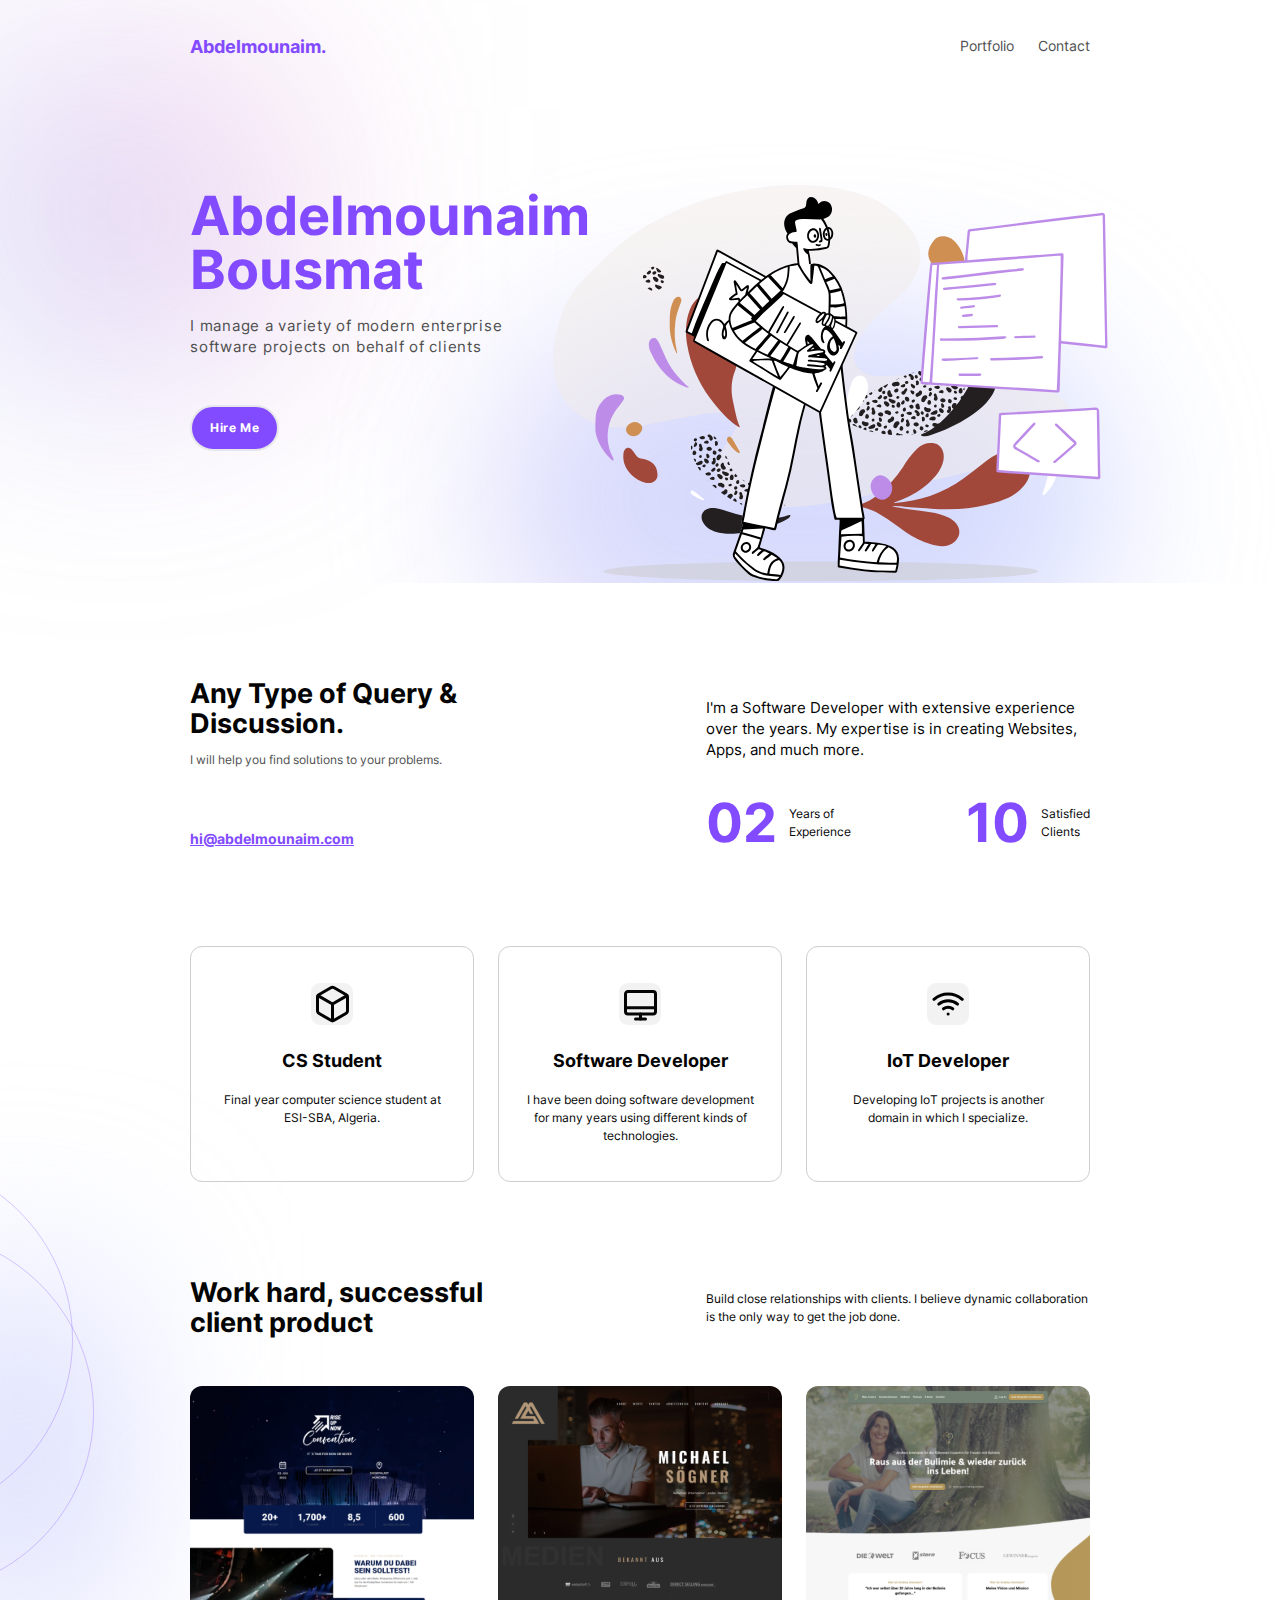
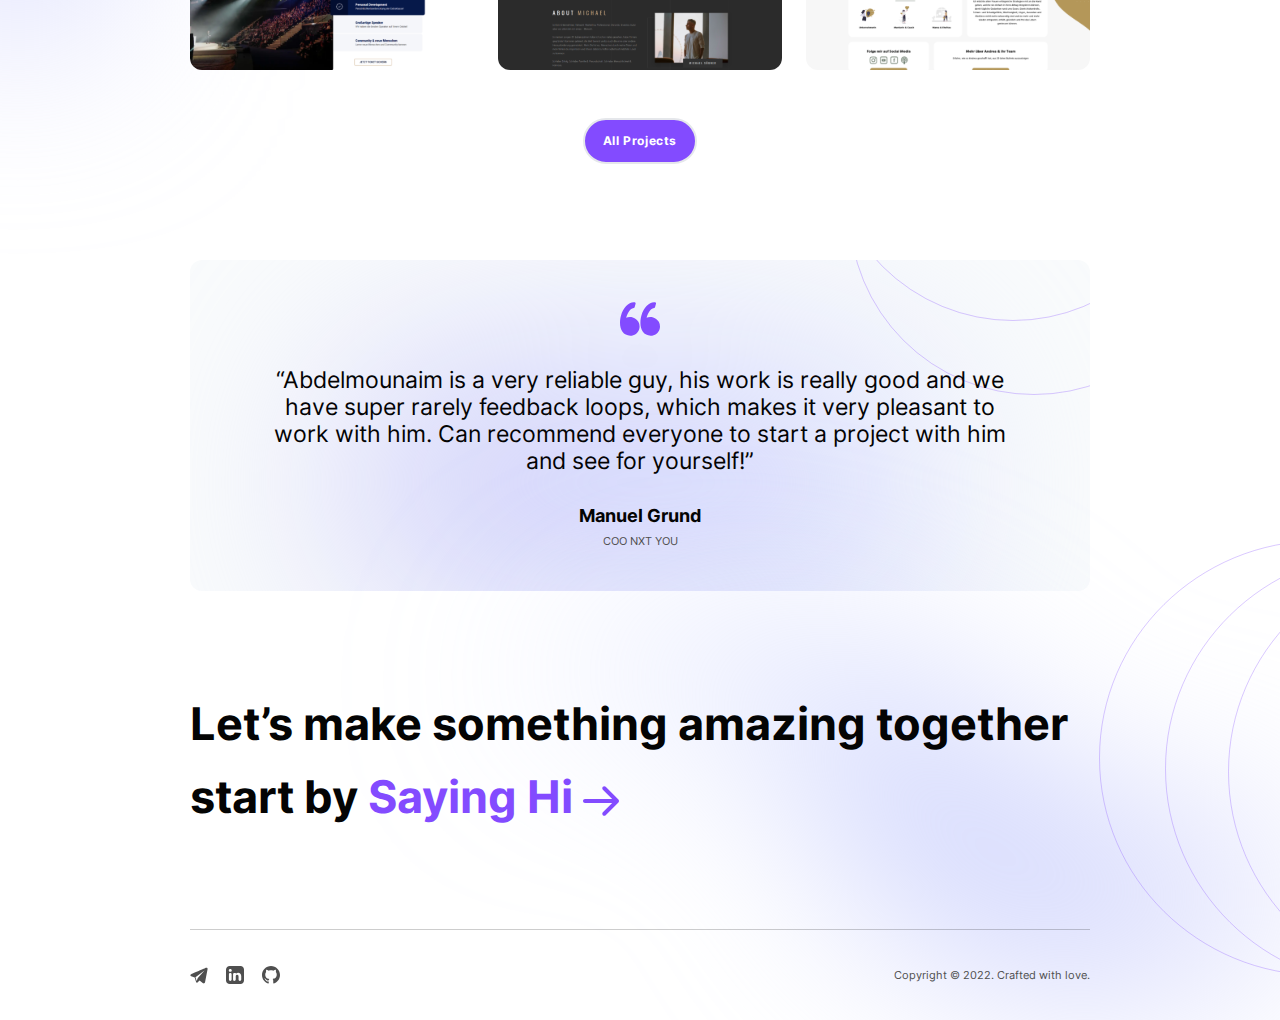
==== public/index.html @ 6edf9eeb "add esi doctor project" ====
<!DOCTYPE html>
<html lang="en" class="text-[15px] md:text-[16px]">
    <head>
        <title>Abdelmounaim Bousmat</title>

        <!-- Meta -->
        <meta charset="UTF-8" />
        <meta http-equiv="X-UA-Compatible" content="IE=edge" />
        <meta name="viewport" content="width=device-width, initial-scale=1.0" />
        <meta name="description" content="I'm Abdelmounaim, a Software Developer, and this is my portfolio!" />

        <!-- preload -->
        <link rel="preload" href="./assets/images/bg.svg" as="image" />

        <!-- CSS -->
        <link rel="stylesheet" href="./assets/css/tailwind.min.css" />

        <!-- Favicon -->
        <link rel="apple-touch-icon" sizes="180x180" href="./assets/images/favicon/apple-touch-icon.png" />
        <link rel="icon" type="image/png" sizes="32x32" href="./assets/images/favicon/favicon-32x32.png" />
        <link rel="icon" type="image/png" sizes="16x16" href="./assets/images/favicon/favicon-16x16.png" />
        <link rel="manifest" href="./assets/images/favicon/site.webmanifest" />
        <link rel="mask-icon" href="./assets/images/favicon/safari-pinned-tab.svg" color="#5bbad5" />
        <link rel="shortcut icon" href="./assets/images/favicon/favicon.ico" />
        <meta name="msapplication-TileColor" content="#da532c" />
        <meta name="msapplication-config" content="./assets/images/favicon/browserconfig.xml" />
        <meta name="theme-color" content="#ffffff" />
    </head>
    <body class="font-inter text-black relative">
        <header class="w-full">
            <div class="open:bg-white sm:!bg-transparent open:shadow-lg open:shadow-concrete sm:!shadow-none flex flex-wrap sm:flex-nowrap items-center justify-between max-w-[78rem] mx-auto py-4">
                <a href="/" class="block order-1 text-electric-violet font-bold text-2xl ml-6">Abdelmounaim.</a>
                <ul id="nav-links" class="hidden mt-5 py-5 sm:mt-auto order-3 border-t border-black/20 sm:border-none w-full sm:w-auto sm:flex sm:space-x-8 text-center sm:text-left sm:mr-6">
                    <li class="relative py-3">
                        <a
                            href="/portfolio"
                            class="after:content-[''] text-emperor text-lg hover:text-electric-violet sm:hover:after:block sm:hover:after:w-2 sm:hover:after:h-2 sm:hover:after:bg-electric-violet after:rounded-full sm:hover:after:absolute sm:hover:after:left-1/2 sm:hover:after:-bottom-3 sm:hover:after:-translate-x-1/2"
                            >Portfolio</a
                        >
                    </li>
                    <li class="relative py-3">
                        <a
                            href="/contact"
                            class="after:content-[''] text-emperor text-lg hover:text-electric-violet sm:hover:after:block sm:hover:after:w-2 sm:hover:after:h-2 sm:hover:after:bg-electric-violet after:rounded-full sm:hover:after:absolute sm:hover:after:left-1/2 sm:hover:after:-bottom-3 sm:hover:after:-translate-x-1/2"
                            >Contact</a
                        >
                    </li>
                </ul>
                <button aria-label="Toggle Menu" id="menu" class="order-2 sm:hidden text-gray-500 w-10 h-10 relative focus:outline-none mr-6">
                    <div class="block w-5 absolute left-1/2 top-1/2 transform -translate-x-1/2 animate-top-line">
                        <span aria-hidden="true" class="block absolute h-0.5 w-6 bg-electric-violet transform transition duration-500 ease-in-out top-line"></span>
                        <span aria-hidden="true" class="block absolute h-0.5 w-6 bg-electric-violet transform transition duration-500 ease-in-out middle-line"></span>
                        <span aria-hidden="true" class="block absolute h-0.5 w-6 bg-electric-violet transform transition duration-500 ease-in-out bottom-line"></span>
                    </div>
                </button>
            </div>
        </header>

        <main>
            <div style="background: linear-gradient(73.6deg, rgba(18, 194, 233, 0.6) -7.76%, rgba(196, 113, 237, 0.6) 53.74%, rgba(246, 79, 89, 0.6) 114.36%)" class="hidden lg:block w-80 h-80 absolute blur-[138px] z-[-1]"></div>

            <div class="max-w-[78rem] mx-auto pt-16 lg:pt-32 lg:pb-44 relative overflow-y-hidden lg:overflow-initial lg:!overflow-y-clip">
                <div class="px-6">
                    <h1 class="text-electric-violet font-bold text-4xl md:text-7xl max-w-[30rem]">Abdelmounaim Bousmat</h1>
                    <p class="text-emperor text-base md:text-xl mt-6 max-w-[28rem] tracking-wider">I manage a variety of modern enterprise software projects on behalf of clients</p>
                    <a href="/contact" class="block w-fit bg-electric-violet hover:bg-purple-heart text-white rounded-full py-4 px-6 font-bold tracking-wider mt-12 md:mt-16 border-2 active:bg-purple-heart active:border-[#A981FF]">Hire Me</a>
                </div>

                <div class="lgd-01 w-full lg:w-[66%] h-80 md:h-96 lg:h-[30rem] absolute rounded-full blur-[80px] lg:opacity-70 z-[-1] -bottom-32 lg:right-0"></div>

                <img class="w-[90%] mt-16 md:mt-0 mx-auto lg:absolute right-0 bottom-0 md:w-[60%]" src="./assets/images/bg.svg" width="737.39" height="529.67" alt="" />
            </div>

            <div class="flex justify-between flex-col md:flex-row max-w-[78rem] mx-auto mt-16 md:mt-32 px-6 space-y-6 md:space-x-6">
                <div class="max-w-lg flex flex-col">
                    <div>
                        <h2 class="font-bold text-3xl md:text-4xl">Any Type of Query & Discussion.</h2>
                        <p class="text-emperor mt-4">I will help you find solutions to your problems.</p>
                    </div>
                    <a href="mailto:hi@abdlemounaim.com" class="underline text-electric-violet font-bold text-xl sm:text-lg mt-8 md:mt-auto mb-0 block">hi@abdelmounaim.com</a>
                </div>
                <div class="max-w-lg mt-8 md:mt-0">
                    <p class="text-lg md:text-xl">I'm a Software Developer with extensive experience over the years. My expertise is in creating Websites, Apps, and much more.</p>
                    <div class="flex space-x-16 sm:space-y-0 justify-start sm:justify-between mt-8 md:mt-12">
                        <div class="flex items-center flex-col sm:flex-row space-y-4 sm:space-y-0 sm:space-x-4">
                            <span class="text-electric-violet font-bold text-8xl md:text-7xl">02</span>
                            <span
                                >Years of<br class="hidden md:inline" />
                                Experience</span
                            >
                        </div>
                        <div class="flex items-center flex-col sm:flex-row space-y-4 sm:space-y-0 sm:space-x-4">
                            <span class="text-electric-violet font-bold text-8xl md:text-7xl">10</span>
                            <span
                                >Satisfied<br class="hidden md:inline" />
                                Clients</span
                            >
                        </div>
                    </div>
                </div>
            </div>

            <div class="max-w-[78rem] mx-auto px-6 mt-16 md:mt-32 grid grid-cols-1 md:grid-cols-2 lg:grid-cols-3 md:grid-rows-2 lg:grid-rows-1 grid-rows-3 grid-gap-8">
                <div class="border border-alto text-center py-12 px-8 rounded-2xl">
                    <div class="h-14 w-14 bg-concrete flex justify-center items-center rounded-xl mx-auto">
                        <svg width="41" height="40" viewBox="0 0 41 40" fill="none" xmlns="http://www.w3.org/2000/svg">
                            <path
                                d="M35.5 26.6666V13.3333C35.4994 12.7487 35.3451 12.1746 35.0526 11.6685C34.76 11.1624 34.3396 10.7422 33.8333 10.4499L22.1667 3.78325C21.6599 3.49069 21.0851 3.33667 20.5 3.33667C19.9149 3.33667 19.3401 3.49069 18.8333 3.78325L7.16667 10.4499C6.66044 10.7422 6.23997 11.1624 5.94744 11.6685C5.6549 12.1746 5.5006 12.7487 5.5 13.3333V26.6666C5.5006 27.2511 5.6549 27.8252 5.94744 28.3313C6.23997 28.8374 6.66044 29.2576 7.16667 29.5499L18.8333 36.2166C19.3401 36.5091 19.9149 36.6632 20.5 36.6632C21.0851 36.6632 21.6599 36.5091 22.1667 36.2166L33.8333 29.5499C34.3396 29.2576 34.76 28.8374 35.0526 28.3313C35.3451 27.8252 35.4994 27.2511 35.5 26.6666Z"
                                stroke="black"
                                stroke-width="3"
                                stroke-linecap="round"
                                stroke-linejoin="round"
                            />
                            <path d="M5.94995 11.6001L20.5 20.0168L35.0499 11.6001" stroke="black" stroke-width="3" stroke-linecap="round" stroke-linejoin="round" />
                            <path d="M20.5 36.8V20" stroke="black" stroke-width="3" stroke-linecap="round" stroke-linejoin="round" />
                        </svg>
                    </div>
                    <h3 class="mt-8 font-bold text-xl sm:text-2xl">CS Student</h3>
                    <p class="mt-6">Final year computer science student at ESI-SBA, Algeria.</p>
                </div>

                <div class="border border-alto text-center py-12 px-8 rounded-2xl">
                    <div class="h-14 w-14 bg-concrete flex justify-center items-center rounded-xl mx-auto">
                        <svg width="41" height="40" viewBox="0 0 41 40" fill="none" xmlns="http://www.w3.org/2000/svg">
                            <path d="M8 30L33 30C34.3807 30 35.5 28.8807 35.5 27.5V10C35.5 8.61929 34.3807 7.5 33 7.5L8 7.5C6.61929 7.5 5.5 8.61929 5.5 10L5.5 27.5C5.5 28.8807 6.61929 30 8 30Z" stroke="#040404" stroke-width="3" stroke-linecap="round" stroke-linejoin="round" />
                            <path d="M25.5 35H15.5" stroke="#040404" stroke-width="3" stroke-linecap="round" stroke-linejoin="round" />
                            <path d="M5.5 23.75H35.5" stroke="#040404" stroke-width="3" stroke-linecap="round" stroke-linejoin="round" />
                            <path d="M20.5 30V35" stroke="#040404" stroke-width="3" stroke-linecap="round" stroke-linejoin="round" />
                        </svg>
                    </div>
                    <h3 class="mt-8 font-bold text-xl sm:text-2xl">Software Developer</h3>
                    <p class="mt-6">I have been doing software development for many years using different kinds of technologies.</p>
                </div>

                <div class="border border-alto text-center py-12 px-8 rounded-2xl md:col-span-2 md:row-start-2 lg:row-start-1 lg:col-span-1 lg:col-start-3">
                    <div class="h-14 w-14 bg-concrete flex justify-center items-center rounded-xl mx-auto">
                        <svg width="32" height="24" viewBox="0 0 32 24" fill="none" xmlns="http://www.w3.org/2000/svg">
                            <path d="M6.77246 12.0645C9.40835 9.86902 12.7303 8.66675 16.1608 8.66675C19.5913 8.66675 22.9133 9.86902 25.5492 12.0645" stroke="black" stroke-width="3" stroke-linecap="round" stroke-linejoin="round" />
                            <path d="M2 7.33075C5.89726 3.89543 10.914 2 16.1092 2C21.3044 2 26.3211 3.89543 30.2184 7.33075" stroke="black" stroke-width="3" stroke-linecap="round" stroke-linejoin="round" />
                            <path d="M11.4844 16.8126C12.8382 15.8507 14.4578 15.334 16.1185 15.334C17.7793 15.334 19.3989 15.8507 20.7527 16.8126" stroke="black" stroke-width="3" stroke-linecap="round" stroke-linejoin="round" />
                            <path d="M16.1074 22H16.1174" stroke="black" stroke-width="3" stroke-linecap="round" stroke-linejoin="round" />
                        </svg>
                    </div>
                    <h3 class="mt-8 font-bold text-xl sm:text-2xl">IoT Developer</h3>
                    <p class="mt-6">Developing IoT projects is another domain in which I specialize.</p>
                </div>
            </div>

            <div class="relative">
                <div class="absolute -top-8 md:-top-28 left-0 z-[-1]">
                    <svg class="absolute h-auto left-0" width="94" height="378" viewBox="0 0 94 378" fill="none" xmlns="http://www.w3.org/2000/svg">
                        <path d="M93.5 218.165c0 100.376-82.596 181.76-184.5 181.76s-184.5-81.384-184.5-181.76c0-100.377 82.596-181.76 184.5-181.76s184.5 81.383 184.5 181.76Z" stroke="#834BFF" stroke-opacity=".3" />
                        <path d="M72.5 145.261c0 100.376-82.596 181.76-184.5 181.76s-184.5-81.384-184.5-181.76C-296.5 44.884-213.904-36.5-112-36.5S72.5 44.884 72.5 145.261Z" stroke="#834BFF" stroke-opacity=".3" />
                    </svg>
                    <div class="lgd-01 w-44 h-[28rem] absolute blur-[100px] z-[-1] -left-16 top-28 md:top-32 rounded-3xl"></div>
                </div>
                <div class="max-w-[78rem] mx-auto px-6 mt-16 md:mt-32">
                    <div class="flex justify-between md:items-center space-y-6 md:space-y-0 md:space-x-6 flex-col md:flex-row">
                        <h2 class="font-bold text-3xl md:text-4xl max-w-md">Work hard, successful client product</h2>
                        <p class="max-w-lg">Build close relationships with clients. I believe dynamic collaboration is the only way to get the job done.</p>
                    </div>
                    <div class="flex flex-col md:flex-row space-y-8 md:space-y-0 md:space-x-8 mt-16">
                        <div class="md:w-1/3 cursor-pointer relative group overflow-hidden rounded-2xl">
                            <img class="w-full group-hover:blur-sm" src="./assets/images/p1.svg" alt="" width="350" height="350" />
                            <a target="_blank" href="https://convention.riseupnow.de/" class="hidden group-hover:block absolute top-1/2 left-1/2 -translate-x-1/2 -translate-y-1/2 w-fit bg-electric-violet hover:bg-purple-heart text-white rounded-full py-4 px-6 font-bold tracking-wider">Preview</a>
                        </div>
                        <div class="md:w-1/3 cursor-pointer relative group overflow-hidden rounded-2xl">
                            <img class="w-full group-hover:blur-sm" src="./assets/images/p2.svg" alt="" width="350" height="350" />
                            <a target="_blank" href="https://michaelsoegner.com/" class="hidden group-hover:block absolute top-1/2 left-1/2 -translate-x-1/2 -translate-y-1/2 w-fit bg-electric-violet hover:bg-purple-heart text-white rounded-full py-4 px-6 font-bold tracking-wider">Preview</a>
                        </div>
                        <div class="md:w-1/3 cursor-pointer relative group overflow-hidden rounded-2xl">
                            <img class="w-full group-hover:blur-sm" src="./assets/images/p3.svg" alt="" width="350" height="350" />
                            <a target="_blank" href="https://andrea-ammann.com/" class="hidden group-hover:block absolute top-1/2 left-1/2 -translate-x-1/2 -translate-y-1/2 w-fit bg-electric-violet hover:bg-purple-heart text-white rounded-full py-4 px-6 font-bold tracking-wider">Preview</a>
                        </div>
                    </div>
                    <a href="./portfolio" class="block w-fit bg-electric-violet hover:bg-purple-heart text-white rounded-full py-4 px-6 font-bold tracking-wider mt-12 md:mt-16 border-2 active:bg-purple-heart active:border-[#A981FF] mx-auto">All Projects</a>
                </div>
            </div>

            <div class="max-w-[78rem] mx-auto px-6 mt-16 md:mt-32">
                <div class="px-8 md:px-24 py-12 md:py-14 rounded-2xl bg-[#F9FBFC] relative overflow-hidden">
                    <div class="flex flex-col items-center text-center space-y-10 z-10 relative">
                        <svg width="40" height="34" viewBox="0 0 40 34" fill="none" xmlns="http://www.w3.org/2000/svg">
                            <path
                                d="M12.8022 15.4361C11.817 15.1524 10.8318 15.0085 9.87348 15.0085C8.39362 15.0085 7.15879 15.3467 6.2013 15.7608C7.12438 12.3815 9.34187 6.55057 13.7592 5.89392C14.1683 5.83308 14.5036 5.53728 14.6152 5.13909L15.5806 1.68594C15.662 1.39391 15.6138 1.08132 15.4472 0.82789C15.2806 0.574463 15.0129 0.405371 14.7129 0.364252C14.3869 0.319777 14.0546 0.297119 13.7252 0.297119C8.42299 0.297119 3.17192 5.8314 0.956109 13.7556C-0.344595 18.4046 -0.725995 25.394 2.47793 29.7933C4.27081 32.255 6.88648 33.5695 10.2524 33.7009C10.2662 33.7013 10.2796 33.7017 10.2935 33.7017C14.4465 33.7017 18.1292 30.9048 19.2495 26.9007C19.9187 24.507 19.6162 21.9966 18.3969 19.8303C17.1906 17.6884 15.2039 16.1271 12.8022 15.4361Z"
                                fill="#834BFF"
                            />
                            <path
                                d="M38.7988 19.8308C37.5925 17.6884 35.6058 16.1271 33.2041 15.4361C32.219 15.1524 31.2338 15.0085 30.2759 15.0085C28.796 15.0085 27.5608 15.3467 26.6033 15.7608C27.5263 12.3815 29.7438 6.55057 34.1616 5.89392C34.5707 5.83308 34.9055 5.53728 35.0176 5.13909L35.983 1.68594C36.0644 1.39391 36.0162 1.08132 35.8496 0.82789C35.6834 0.574463 35.4157 0.405371 35.1153 0.364252C34.7897 0.319777 34.4574 0.297119 34.1276 0.297119C28.8254 0.297119 23.5743 5.8314 21.3581 13.7556C20.0578 18.4046 19.6764 25.394 22.8807 29.7941C24.6732 32.2554 27.2893 33.5704 30.6547 33.7013C30.6686 33.7017 30.682 33.7021 30.6963 33.7021C34.8489 33.7021 38.532 30.9052 39.6523 26.9011C40.3207 24.5074 40.0177 21.9966 38.7988 19.8308Z"
                                fill="#834BFF"
                            />
                        </svg>
                        <p class="text-2xl md:text-3xl">“Abdelmounaim is a very reliable guy, his work is really good and we have super rarely feedback loops, which makes it very pleasant to work with him. Can recommend everyone to start a project with him and see for yourself!”</p>
                        <div>
                            <a target="_blank" href="https://www.linkedin.com/in/grundmanuel/" class="font-bold text-2xl">Manuel Grund</a>
                            <div class="text-emperor text-sm mt-2">COO NXT YOU</div>
                        </div>
                    </div>
                    <div style="background: linear-gradient(73.6deg, #cccaf9 -7.76%, #dee5ff 114.36%); filter: blur(100px)" class="absolute -bottom-8 w-full md:w-2/3 h-4/5 left-1/2 -translate-x-1/2 rounded-full opacity-60 md:opacity-100"></div>
                    <svg class="absolute top-0 right-0" width="235" height="135" viewBox="0 0 235 135" fill="none" xmlns="http://www.w3.org/2000/svg">
                        <circle cx="179" cy="-50" r="184.5" stroke="#834BFF" stroke-opacity="0.3" />
                        <circle cx="158" cy="-124" r="184.5" stroke="#834BFF" stroke-opacity="0.3" />
                    </svg>
                </div>
            </div>
        </main>

        <footer class="relative">
            <svg class="absolute bottom-0 md:bottom-16 right-0 z-10 w-28 md:w-auto" width="181" height="429" viewBox="0 0 181 429" fill="none" xmlns="http://www.w3.org/2000/svg">
                <path d="M507.5 225.82c0 119.964-98.714 217.227-220.5 217.227S66.5 345.784 66.5 225.82C66.5 105.855 165.214 8.592 287 8.592s220.5 97.263 220.5 217.228Z" stroke="#834BFF" stroke-opacity=".3"></path>
                <path d="M570.5 228.775c0 119.965-98.714 217.228-220.5 217.228S129.5 348.74 129.5 228.775c0-119.964 98.714-217.227 220.5-217.227s220.5 97.263 220.5 217.227Z" stroke="#834BFF" stroke-opacity=".3"></path>
                <path d="M441.5 214.982c0 119.965-98.714 217.228-220.5 217.228S.5 334.947.5 214.982C.5 95.018 99.214-2.245 221-2.245s220.5 97.263 220.5 217.227Z" stroke="#834BFF" stroke-opacity=".3"></path>
            </svg>

            <svg class="absolute bottom-16 blur-[100px] right-0" width="754" height="336" viewBox="0 0 754 336" fill="none" xmlns="http://www.w3.org/2000/svg">
                <path
                    d="M816.763 204.601C988.698 195.787 1115 423.125 1115 423.125L992.849 541C992.849 541 952.105 287.971 816.763 283.196C681.42 278.422 720.573 340.123 597.314 335.715C474.056 331.308 421.852 316.985 375.449 263.731C329.046 210.478 310.098 182.345 288.443 121.232C261.374 44.8406 171.468 56.2258 83.0117 43.7387C12.2468 33.7491 43.2146 75.5685 0.356079 64.6729C-3.1886 51.5738 18.2406 22.0701 132.315 8.8485C274.908 -7.67848 151.65 1.13581 259.924 19.8664C368.198 38.597 408.318 70.5492 438.286 95.156C468.255 119.763 480.823 162.733 540.277 186.238C587.84 205.042 644.827 213.416 816.763 204.601Z"
                    fill="url(#paint0_linear_42_77)"
                ></path>
                <defs>
                    <linearGradient id="paint0_linear_42_77" x1="1296.66" y1="426.125" x2="8.61184" y2="-355.561" gradientUnits="userSpaceOnUse">
                        <stop stop-color="#CCCAF9"></stop>
                        <stop offset="1" stop-color="#BECBFF"></stop>
                    </linearGradient>
                </defs>
            </svg>

            <div class="max-w-[78rem] mx-auto px-6 z-30 relative">
                <div class="font-bold text-3xl md:text-5xl lg:text-6xl !leading-relaxed py-16 md:py-32">
                    Let’s make something amazing together<br />
                    start by <a href="./contact" class="text-electric-violet hover:underline">Saying Hi</a>
                    <svg class="inline" width="36" height="30" viewBox="0 0 36 30" fill="none" xmlns="http://www.w3.org/2000/svg">
                        <path
                            d="M2 13C0.89543 13 -9.65645e-08 13.8954 0 15C9.65645e-08 16.1046 0.895431 17 2 17L2 13ZM35.4142 16.4142C36.1953 15.6332 36.1953 14.3668 35.4142 13.5858L22.6863 0.857863C21.9052 0.0768141 20.6389 0.0768142 19.8579 0.857863C19.0768 1.63891 19.0768 2.90524 19.8579 3.68629L31.1716 15L19.8579 26.3137C19.0768 27.0948 19.0768 28.3611 19.8579 29.1421C20.6389 29.9232 21.9052 29.9232 22.6863 29.1421L35.4142 16.4142ZM2 17L34 17L34 13L2 13L2 17Z"
                            fill="#834BFF"
                        />
                    </svg>
                </div>
                <div class="flex items-center justify-between flex-col sm:flex-row space-y-6 sm:space-y-0 sm:space-x-6 border-t border-t-black/20 py-12">
                    <ul class="flex space-x-6 items-center">
                        <li>
                            <a aria-label="contact me on Telegram" target="_blank" href="https://t.me/mouaim"
                                ><svg class="w-6" viewBox="0 0 22 21" fill="none" xmlns="http://www.w3.org/2000/svg">
                                    <path
                                        d="M21.1456 1.1448C20.7856 0.839522 20.2202 0.795842 19.6355 1.03056H19.6346C19.0197 1.27728 2.22928 8.4792 1.54576 8.77344C1.42144 8.81664 0.335681 9.22176 0.447521 10.1242C0.547361 10.9378 1.42 11.2747 1.52656 11.3136L5.7952 12.7752C6.0784 13.7179 7.1224 17.196 7.35328 17.939C7.49728 18.4022 7.732 19.0109 8.14336 19.1362C8.50432 19.2754 8.86336 19.1482 9.09568 18.9658L11.7054 16.5451L15.9184 19.8307L16.0187 19.8907C16.3048 20.0174 16.5789 20.0808 16.8405 20.0808C17.0426 20.0808 17.2365 20.0429 17.4218 19.967C18.053 19.7078 18.3054 19.1064 18.3318 19.0382L21.4787 2.68128C21.6707 1.80768 21.4038 1.3632 21.1456 1.1448ZM9.55984 13.3598L8.11984 17.1998L6.67984 12.3998L17.7198 4.23984L9.55984 13.3598Z"
                                        fill="#4F4F4F"
                                    />
                                </svg>
                            </a>
                        </li>
                        <li>
                            <a aria-label="check my Linkedin profile" target="_blank" href="https://www.linkedin.com/in/abdelmounaim-bousmat/"
                                ><svg class="w-6" viewBox="0 0 24 24" fill="none" xmlns="http://www.w3.org/2000/svg">
                                    <g clip-path="url(#clip0_2851_155)">
                                        <path
                                            fill-rule="evenodd"
                                            clip-rule="evenodd"
                                            d="M5 0C3.67392 0 2.40215 0.526784 1.46447 1.46447C0.526784 2.40215 0 3.67392 0 5L0 19C0 19.6566 0.129329 20.3068 0.380602 20.9134C0.631876 21.52 1.00017 22.0712 1.46447 22.5355C2.40215 23.4732 3.67392 24 5 24H19C19.6566 24 20.3068 23.8707 20.9134 23.6194C21.52 23.3681 22.0712 22.9998 22.5355 22.5355C22.9998 22.0712 23.3681 21.52 23.6194 20.9134C23.8707 20.3068 24 19.6566 24 19V5C24 4.34339 23.8707 3.69321 23.6194 3.08658C23.3681 2.47995 22.9998 1.92876 22.5355 1.46447C22.0712 1.00017 21.52 0.631876 20.9134 0.380602C20.3068 0.129329 19.6566 0 19 0L5 0ZM7.465 18.158C7.465 18.6301 7.27746 19.0828 6.94365 19.4167C6.60984 19.7505 6.15709 19.938 5.685 19.938C5.21291 19.938 4.76016 19.7505 4.42635 19.4167C4.09254 19.0828 3.905 18.6301 3.905 18.158V11.006C3.905 10.5339 4.09254 10.0812 4.42635 9.74735C4.76016 9.41353 5.21291 9.226 5.685 9.226C6.15709 9.226 6.60984 9.41353 6.94365 9.74735C7.27746 10.0812 7.465 10.5339 7.465 11.006V18.158ZM5.685 7.764H5.66C4.466 7.764 3.691 6.941 3.691 5.912C3.691 4.861 4.488 4.062 5.707 4.062C6.926 4.062 7.675 4.861 7.698 5.912C7.698 6.941 6.926 7.764 5.684 7.764H5.685ZM20.308 18.158C20.308 18.6304 20.1204 19.0834 19.7864 19.4174C19.4524 19.7514 18.9994 19.939 18.527 19.939C18.0546 19.939 17.6016 19.7514 17.2676 19.4174C16.9336 19.0834 16.746 18.6304 16.746 18.158V14.208C16.746 12.768 16.231 11.785 14.942 11.785C13.958 11.785 13.372 12.447 13.115 13.088C13.021 13.317 12.997 13.635 12.997 13.956V18.162C12.997 19.143 12.201 19.939 11.22 19.939C10.986 19.9393 10.7543 19.8933 10.5381 19.8037C10.322 19.7141 10.1256 19.5827 9.9604 19.4171C9.79518 19.2514 9.66433 19.0547 9.57537 18.8383C9.4864 18.6218 9.44108 18.39 9.442 18.156C9.45 16.195 9.46 13.055 9.454 11.046C9.45424 10.5661 9.64388 10.1058 9.98169 9.76498C10.3195 9.42417 10.7782 9.23048 11.258 9.226H12.65C12.841 9.226 12.997 9.381 12.997 9.573C12.997 9.918 13.485 10.076 13.742 9.845C14.271 9.371 15.039 8.975 16.207 8.975C18.551 8.975 20.307 10.505 20.307 13.795V18.158H20.308Z"
                                            fill="#4F4F4F"
                                        />
                                    </g>
                                    <defs>
                                        <clipPath id="clip0_2851_155">
                                            <rect width="24" height="24" fill="white" />
                                        </clipPath>
                                    </defs>
                                </svg>
                            </a>
                        </li>
                        <li>
                            <a aria-label="check my Github account" target="_blank" href="https://github.com/evrrnv"
                                ><svg class="w-6" viewBox="0 0 24 24" fill="none" xmlns="http://www.w3.org/2000/svg">
                                    <path
                                        d="M12 0C5.374 0 0 5.373 0 12C0 17.302 3.438 21.8 8.207 23.387C8.806 23.498 9 23.126 9 22.81V20.576C5.662 21.302 4.967 19.16 4.967 19.16C4.421 17.773 3.634 17.404 3.634 17.404C2.545 16.659 3.717 16.675 3.717 16.675C4.922 16.759 5.556 17.912 5.556 17.912C6.626 19.746 8.363 19.216 9.048 18.909C9.155 18.134 9.466 17.604 9.81 17.305C7.145 17 4.343 15.971 4.343 11.374C4.343 10.063 4.812 8.993 5.579 8.153C5.455 7.85 5.044 6.629 5.696 4.977C5.696 4.977 6.704 4.655 8.997 6.207C9.954 5.941 10.98 5.808 12 5.803C13.02 5.808 14.047 5.941 15.006 6.207C17.297 4.655 18.303 4.977 18.303 4.977C18.956 6.63 18.545 7.851 18.421 8.153C19.191 8.993 19.656 10.064 19.656 11.374C19.656 15.983 16.849 16.998 14.177 17.295C14.607 17.667 15 18.397 15 19.517V22.81C15 23.129 15.192 23.504 15.801 23.386C20.566 21.797 24 17.3 24 12C24 5.373 18.627 0 12 0Z"
                                        fill="#4F4F4F"
                                    />
                                </svg>
                            </a>
                        </li>
                    </ul>
                    <p class="text-sm text-emperor">Copyright © 2022. Crafted with love.</p>
                </div>
            </div>
        </footer>

        <script src="./assets/js/shared.js"></script>
    </body>
</html>
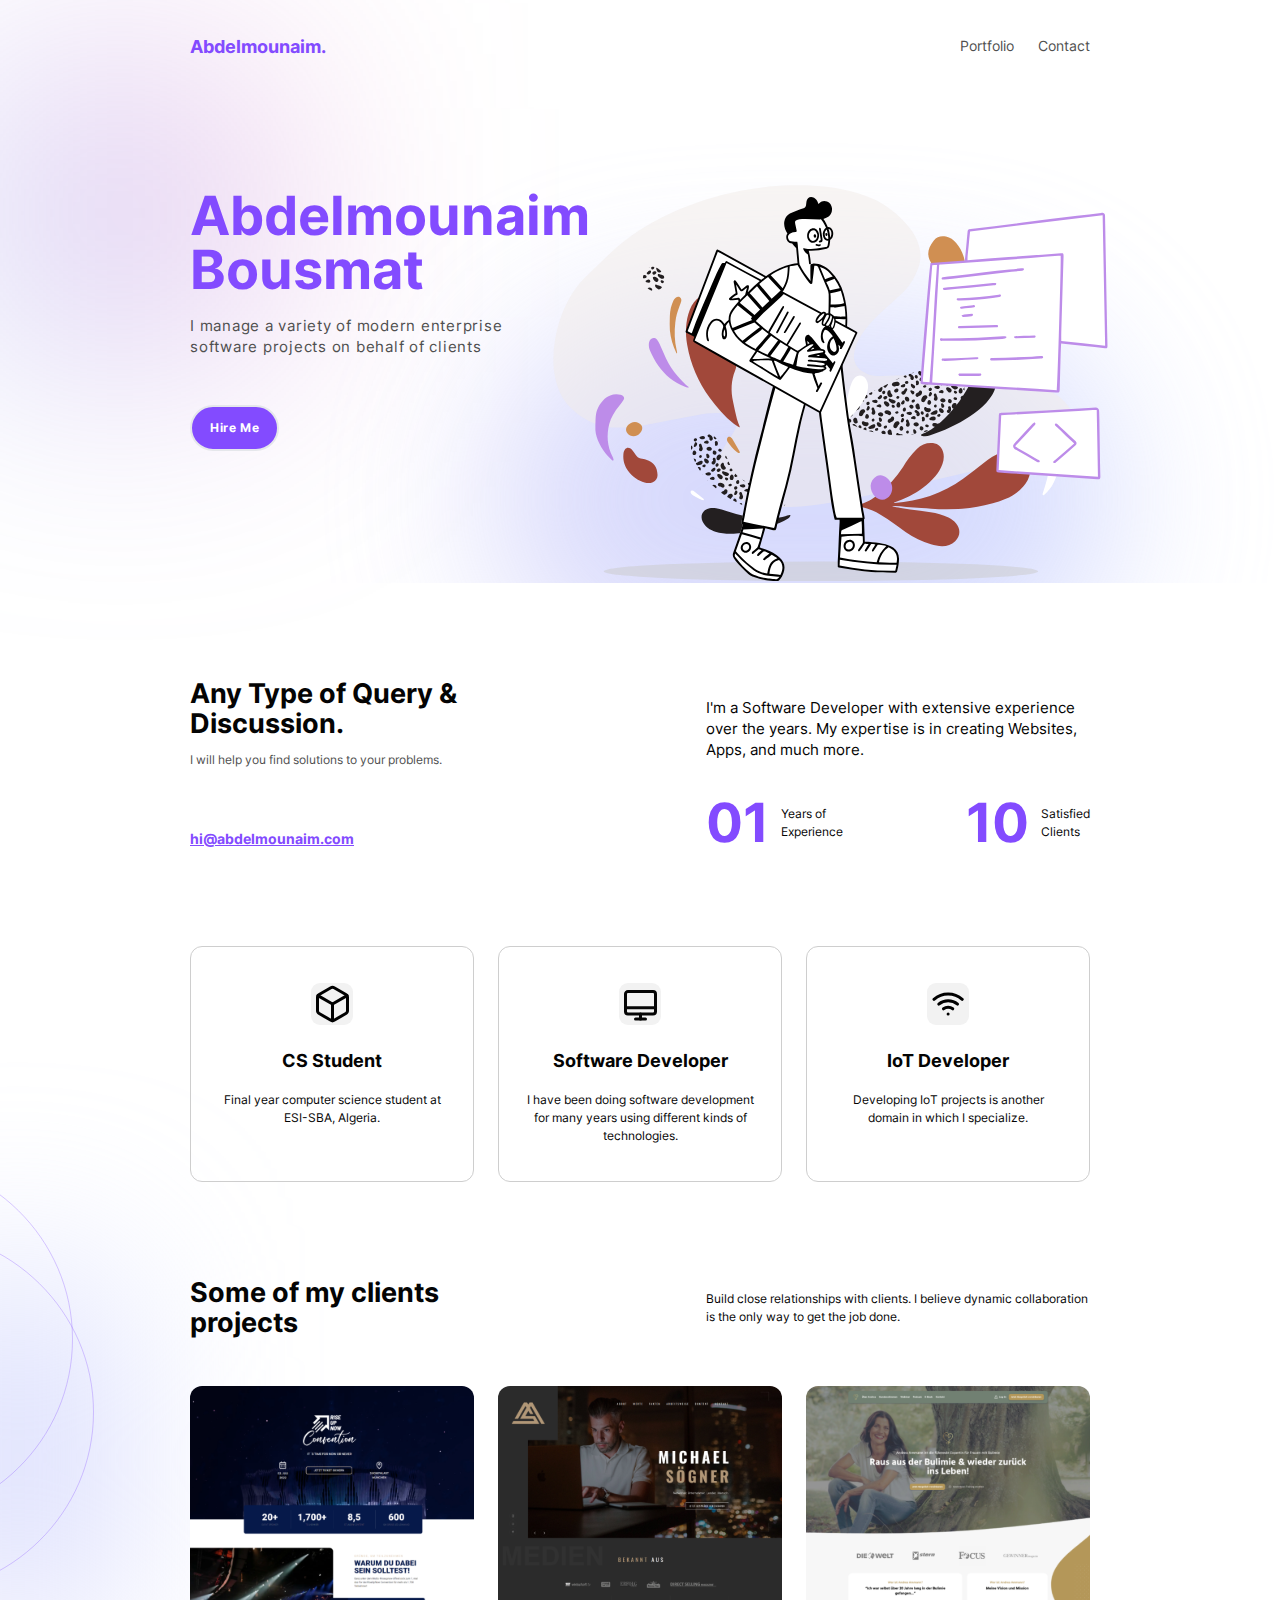
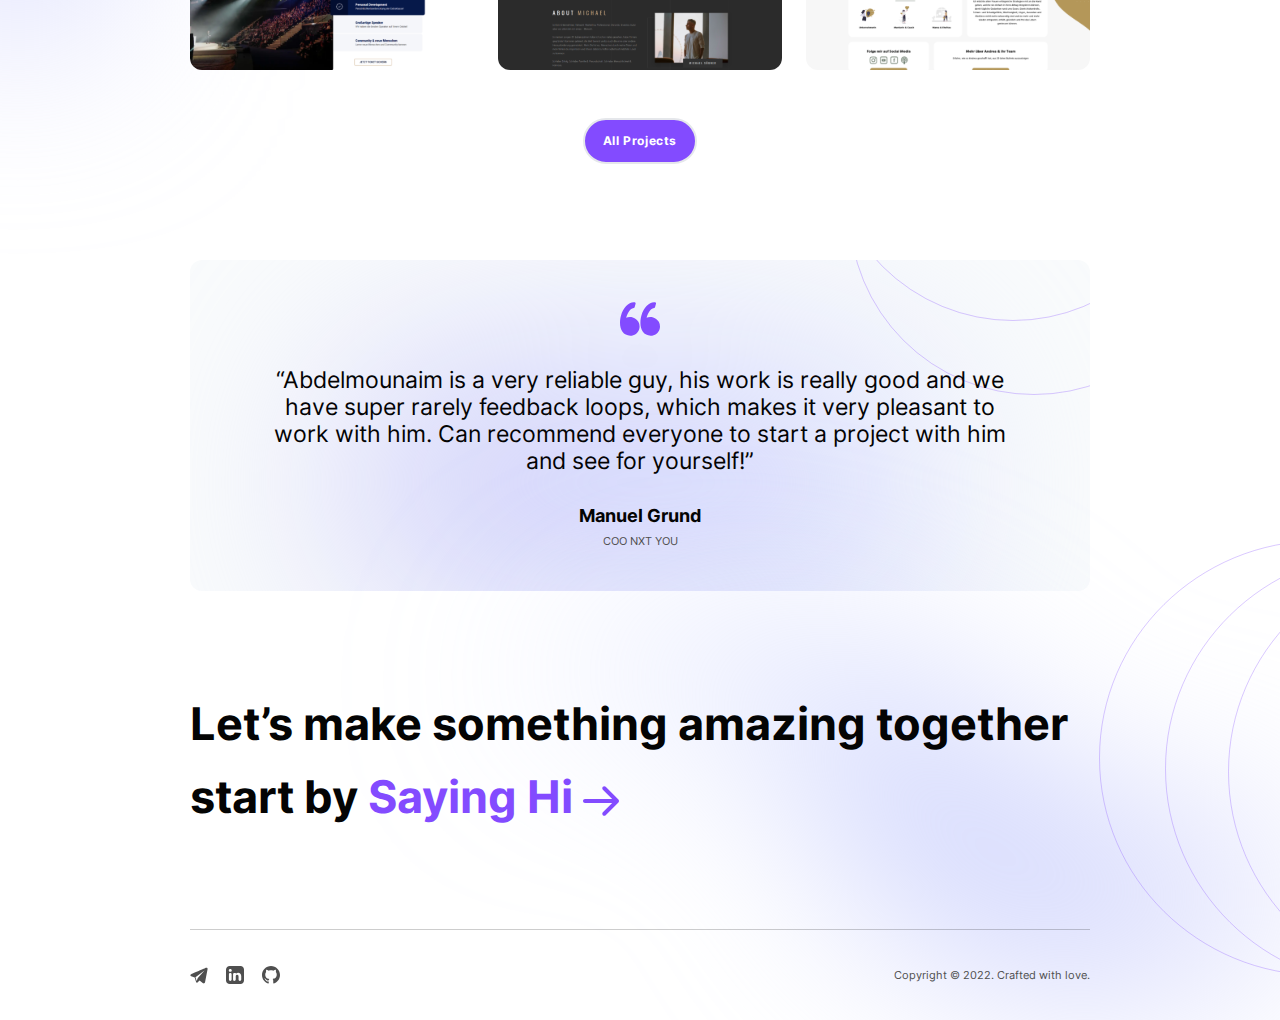
==== commit 4d25a0db: "fix mailto email" ====
--- a/public/index.html
+++ b/public/index.html
@@ -1,6 +1,18 @@
 <!DOCTYPE html>
 <html lang="en" class="text-[15px] md:text-[16px]">
     <head>
+        <!-- Global site tag (gtag.js) - Google Analytics -->
+        <script async src="https://www.googletagmanager.com/gtag/js?id=G-YPJM4NE68B"></script>
+        <script>
+            window.dataLayer = window.dataLayer || [];
+            function gtag() {
+                dataLayer.push(arguments);
+            }
+            gtag("js", new Date());
+
+            gtag("config", "G-YPJM4NE68B");
+        </script>
+
         <title>Abdelmounaim Bousmat</title>
 
         <!-- Meta -->
@@ -77,13 +89,13 @@
                         <h2 class="font-bold text-3xl md:text-4xl">Any Type of Query & Discussion.</h2>
                         <p class="text-emperor mt-4">I will help you find solutions to your problems.</p>
                     </div>
-                    <a href="mailto:hi@abdlemounaim.com" class="underline text-electric-violet font-bold text-xl sm:text-lg mt-8 md:mt-auto mb-0 block">hi@abdelmounaim.com</a>
+                    <a href="mailto:hi@abdelmounaim.com" class="underline text-electric-violet font-bold text-xl sm:text-lg mt-8 md:mt-auto mb-0 block">hi@abdelmounaim.com</a>
                 </div>
                 <div class="max-w-lg mt-8 md:mt-0">
                     <p class="text-lg md:text-xl">I'm a Software Developer with extensive experience over the years. My expertise is in creating Websites, Apps, and much more.</p>
                     <div class="flex space-x-16 sm:space-y-0 justify-start sm:justify-between mt-8 md:mt-12">
                         <div class="flex items-center flex-col sm:flex-row space-y-4 sm:space-y-0 sm:space-x-4">
-                            <span class="text-electric-violet font-bold text-8xl md:text-7xl">02</span>
+                            <span class="text-electric-violet font-bold text-8xl md:text-7xl">01</span>
                             <span
                                 >Years of<br class="hidden md:inline" />
                                 Experience</span
@@ -156,7 +168,7 @@
                 </div>
                 <div class="max-w-[78rem] mx-auto px-6 mt-16 md:mt-32">
                     <div class="flex justify-between md:items-center space-y-6 md:space-y-0 md:space-x-6 flex-col md:flex-row">
-                        <h2 class="font-bold text-3xl md:text-4xl max-w-md">Work hard, successful client product</h2>
+                        <h2 class="font-bold text-3xl md:text-4xl max-w-md">Some of my clients projects</h2>
                         <p class="max-w-lg">Build close relationships with clients. I believe dynamic collaboration is the only way to get the job done.</p>
                     </div>
                     <div class="flex flex-col md:flex-row space-y-8 md:space-y-0 md:space-x-8 mt-16">
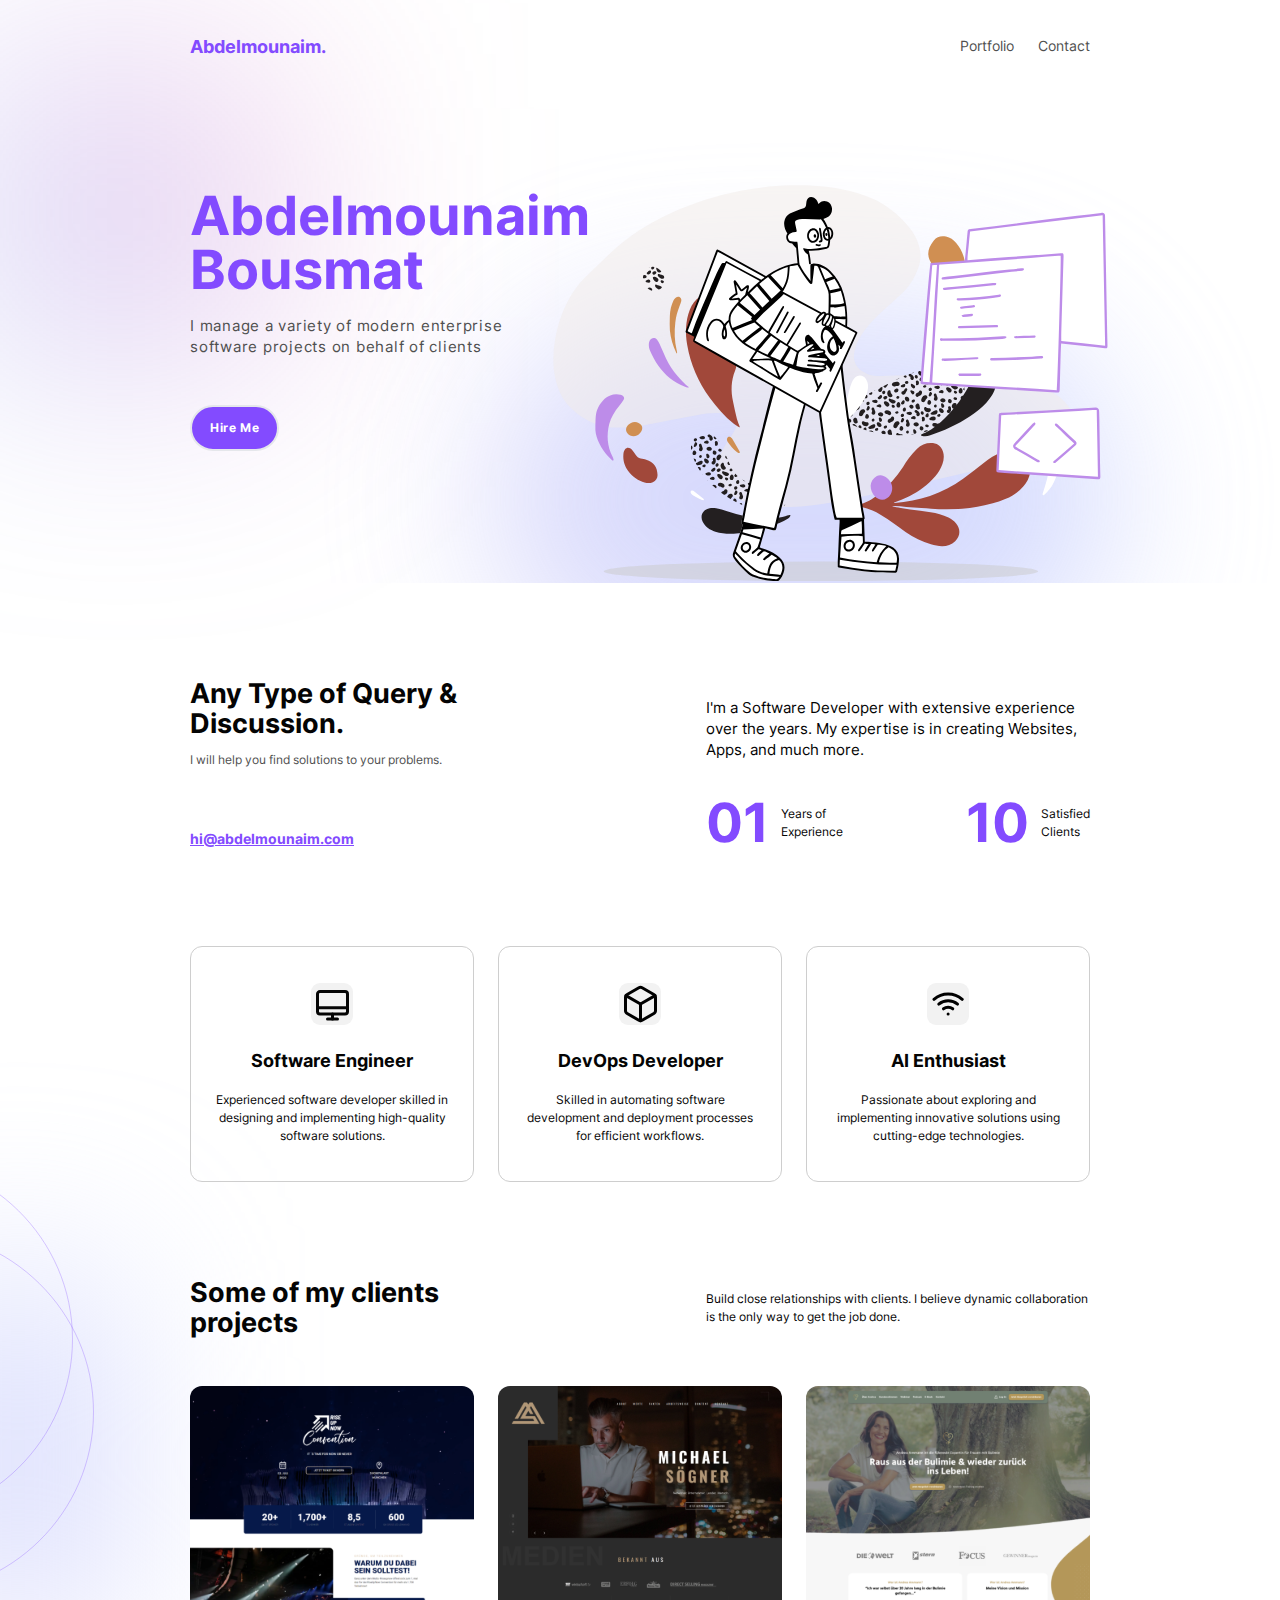
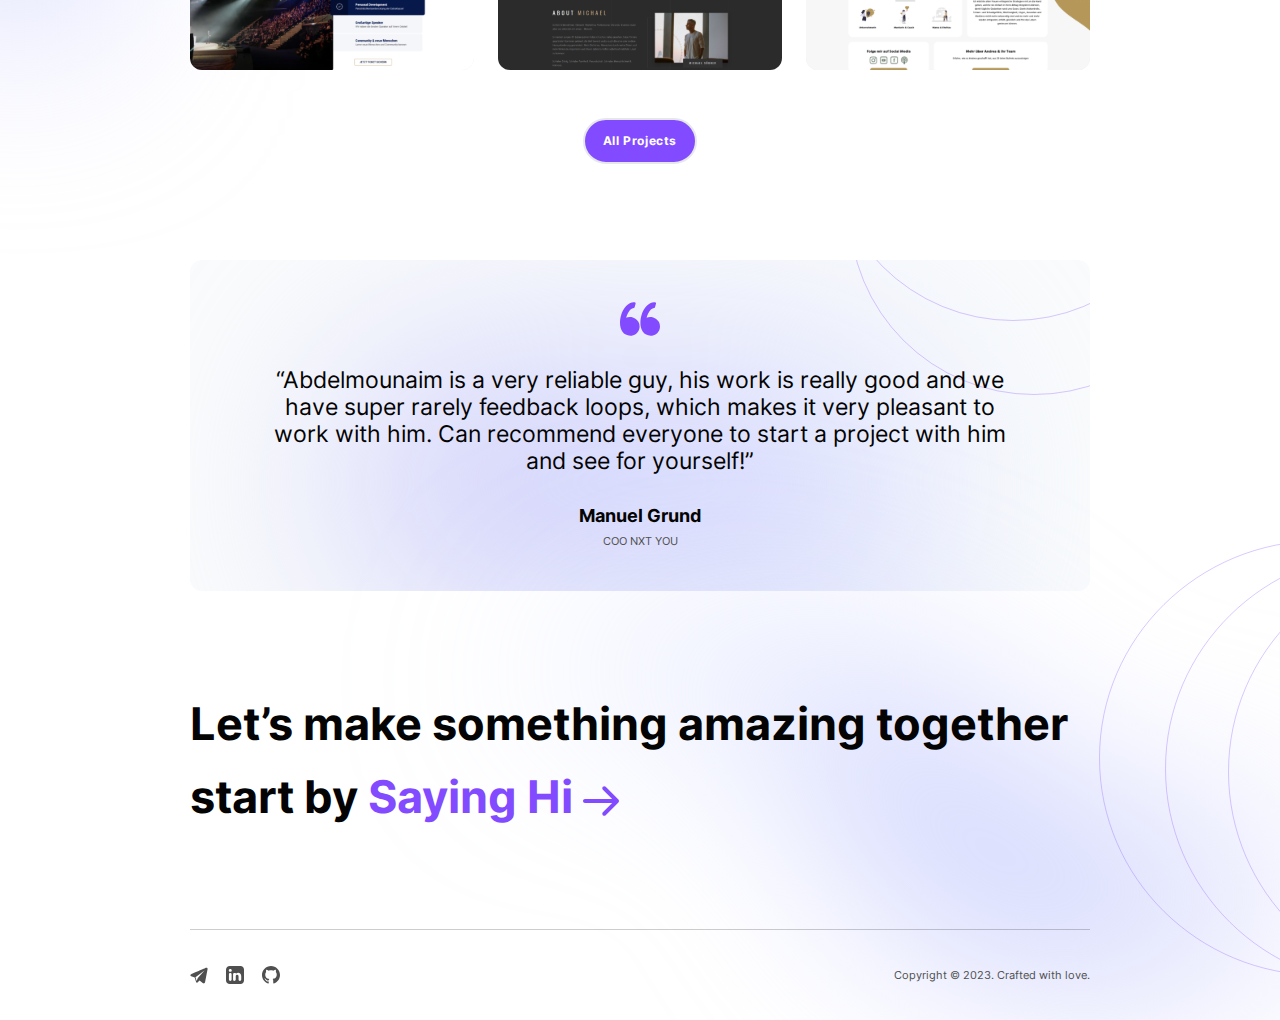
==== commit dcaacd49: "update text and add hovers" ====
--- a/public/index.html
+++ b/public/index.html
@@ -42,22 +42,26 @@
         <header class="w-full">
             <div class="open:bg-white sm:!bg-transparent open:shadow-lg open:shadow-concrete sm:!shadow-none flex flex-wrap sm:flex-nowrap items-center justify-between max-w-[78rem] mx-auto py-4">
                 <a href="/" class="block order-1 text-electric-violet font-bold text-2xl ml-6">Abdelmounaim.</a>
-                <ul id="nav-links" class="hidden mt-5 py-5 sm:mt-auto order-3 border-t border-black/20 sm:border-none w-full sm:w-auto sm:flex sm:space-x-8 text-center sm:text-left sm:mr-6">
-                    <li class="relative py-3">
-                        <a
-                            href="/portfolio"
-                            class="after:content-[''] text-emperor text-lg hover:text-electric-violet sm:hover:after:block sm:hover:after:w-2 sm:hover:after:h-2 sm:hover:after:bg-electric-violet after:rounded-full sm:hover:after:absolute sm:hover:after:left-1/2 sm:hover:after:-bottom-3 sm:hover:after:-translate-x-1/2"
-                            >Portfolio</a
-                        >
-                    </li>
-                    <li class="relative py-3">
-                        <a
-                            href="/contact"
-                            class="after:content-[''] text-emperor text-lg hover:text-electric-violet sm:hover:after:block sm:hover:after:w-2 sm:hover:after:h-2 sm:hover:after:bg-electric-violet after:rounded-full sm:hover:after:absolute sm:hover:after:left-1/2 sm:hover:after:-bottom-3 sm:hover:after:-translate-x-1/2"
-                            >Contact</a
-                        >
-                    </li>
-                </ul>
+                <nav class="order-3 hidden sm:block w-full sm:w-auto" id="nav-links">
+                    <ul class="mt-5 py-5 sm:mt-auto border-t border-black/20 sm:border-none sm:flex sm:space-x-8 text-center sm:text-left sm:mr-6">
+                        <li class="relative py-3">
+                            <a
+                                href="/portfolio"
+                                class="after:content-[''] transition-colors after:transition-colors after:duration-500 text-emperor text-lg hover:text-electric-violet sm:hover:after:block sm:hover:after:w-2 sm:hover:after:h-2 sm:hover:after:bg-electric-violet after:rounded-full sm:hover:after:absolute sm:hover:after:left-1/2 sm:hover:after:-bottom-3 sm:hover:after:-translate-x-1/2"
+                            >
+                                Portfolio
+                            </a>
+                        </li>
+                        <li class="relative py-3">
+                            <a
+                                href="/contact"
+                                class="after:content-[''] transition-colors after:transition-colors after:duration-500 text-emperor text-lg hover:text-electric-violet sm:hover:after:block sm:hover:after:w-2 sm:hover:after:h-2 sm:hover:after:bg-electric-violet after:rounded-full sm:hover:after:absolute sm:hover:after:left-1/2 sm:hover:after:-bottom-3 sm:hover:after:-translate-x-1/2"
+                            >
+                                Contact
+                            </a>
+                        </li>
+                    </ul>
+                </nav>
                 <button aria-label="Toggle Menu" id="menu" class="order-2 sm:hidden text-gray-500 w-10 h-10 relative focus:outline-none mr-6">
                     <div class="block w-5 absolute left-1/2 top-1/2 transform -translate-x-1/2 animate-top-line">
                         <span aria-hidden="true" class="block absolute h-0.5 w-6 bg-electric-violet transform transition duration-500 ease-in-out top-line"></span>
@@ -75,7 +79,7 @@
                 <div class="px-6">
                     <h1 class="text-electric-violet font-bold text-4xl md:text-7xl max-w-[30rem]">Abdelmounaim Bousmat</h1>
                     <p class="text-emperor text-base md:text-xl mt-6 max-w-[28rem] tracking-wider">I manage a variety of modern enterprise software projects on behalf of clients</p>
-                    <a href="/contact" class="block w-fit bg-electric-violet hover:bg-purple-heart text-white rounded-full py-4 px-6 font-bold tracking-wider mt-12 md:mt-16 border-2 active:bg-purple-heart active:border-[#A981FF]">Hire Me</a>
+                    <a href="/contact" class="block w-fit bg-electric-violet transition-colors hover:bg-purple-heart text-white rounded-full py-4 px-6 font-bold tracking-wider mt-12 md:mt-16 border-2 active:bg-purple-heart active:border-heliotrope">Hire Me</a>
                 </div>
 
                 <div class="lgd-01 w-full lg:w-[66%] h-80 md:h-96 lg:h-[30rem] absolute rounded-full blur-[80px] lg:opacity-70 z-[-1] -bottom-32 lg:right-0"></div>
@@ -89,7 +93,7 @@
                         <h2 class="font-bold text-3xl md:text-4xl">Any Type of Query & Discussion.</h2>
                         <p class="text-emperor mt-4">I will help you find solutions to your problems.</p>
                     </div>
-                    <a href="mailto:hi@abdelmounaim.com" class="underline text-electric-violet font-bold text-xl sm:text-lg mt-8 md:mt-auto mb-0 block">hi@abdelmounaim.com</a>
+                    <a href="mailto:hi@abdelmounaim.com" class="underline hover:text-purple-heart transition-colors text-electric-violet font-bold text-xl sm:text-lg mt-8 md:mt-auto mb-0 block">hi@abdelmounaim.com</a>
                 </div>
                 <div class="max-w-lg mt-8 md:mt-0">
                     <p class="text-lg md:text-xl">I'm a Software Developer with extensive experience over the years. My expertise is in creating Websites, Apps, and much more.</p>
@@ -113,6 +117,19 @@
             </div>
 
             <div class="max-w-[78rem] mx-auto px-6 mt-16 md:mt-32 grid grid-cols-1 md:grid-cols-2 lg:grid-cols-3 md:grid-rows-2 lg:grid-rows-1 grid-rows-3 grid-gap-8">
+                <div class="border border-alto text-center py-12 px-8 rounded-2xl">
+                    <div class="h-14 w-14 bg-concrete flex justify-center items-center rounded-xl mx-auto">
+                        <svg width="41" height="40" viewBox="0 0 41 40" fill="none" xmlns="http://www.w3.org/2000/svg">
+                            <path d="M8 30L33 30C34.3807 30 35.5 28.8807 35.5 27.5V10C35.5 8.61929 34.3807 7.5 33 7.5L8 7.5C6.61929 7.5 5.5 8.61929 5.5 10L5.5 27.5C5.5 28.8807 6.61929 30 8 30Z" stroke="#040404" stroke-width="3" stroke-linecap="round" stroke-linejoin="round" />
+                            <path d="M25.5 35H15.5" stroke="#040404" stroke-width="3" stroke-linecap="round" stroke-linejoin="round" />
+                            <path d="M5.5 23.75H35.5" stroke="#040404" stroke-width="3" stroke-linecap="round" stroke-linejoin="round" />
+                            <path d="M20.5 30V35" stroke="#040404" stroke-width="3" stroke-linecap="round" stroke-linejoin="round" />
+                        </svg>
+                    </div>
+                    <h3 class="mt-8 font-bold text-xl sm:text-2xl">Software Engineer</h3>
+                    <p class="mt-6">Experienced software developer skilled in designing and implementing high-quality software solutions.</p>
+                </div>
+
                 <div class="border border-alto text-center py-12 px-8 rounded-2xl">
                     <div class="h-14 w-14 bg-concrete flex justify-center items-center rounded-xl mx-auto">
                         <svg width="41" height="40" viewBox="0 0 41 40" fill="none" xmlns="http://www.w3.org/2000/svg">
@@ -127,21 +144,8 @@
                             <path d="M20.5 36.8V20" stroke="black" stroke-width="3" stroke-linecap="round" stroke-linejoin="round" />
                         </svg>
                     </div>
-                    <h3 class="mt-8 font-bold text-xl sm:text-2xl">CS Student</h3>
-                    <p class="mt-6">Final year computer science student at ESI-SBA, Algeria.</p>
-                </div>
-
-                <div class="border border-alto text-center py-12 px-8 rounded-2xl">
-                    <div class="h-14 w-14 bg-concrete flex justify-center items-center rounded-xl mx-auto">
-                        <svg width="41" height="40" viewBox="0 0 41 40" fill="none" xmlns="http://www.w3.org/2000/svg">
-                            <path d="M8 30L33 30C34.3807 30 35.5 28.8807 35.5 27.5V10C35.5 8.61929 34.3807 7.5 33 7.5L8 7.5C6.61929 7.5 5.5 8.61929 5.5 10L5.5 27.5C5.5 28.8807 6.61929 30 8 30Z" stroke="#040404" stroke-width="3" stroke-linecap="round" stroke-linejoin="round" />
-                            <path d="M25.5 35H15.5" stroke="#040404" stroke-width="3" stroke-linecap="round" stroke-linejoin="round" />
-                            <path d="M5.5 23.75H35.5" stroke="#040404" stroke-width="3" stroke-linecap="round" stroke-linejoin="round" />
-                            <path d="M20.5 30V35" stroke="#040404" stroke-width="3" stroke-linecap="round" stroke-linejoin="round" />
-                        </svg>
-                    </div>
-                    <h3 class="mt-8 font-bold text-xl sm:text-2xl">Software Developer</h3>
-                    <p class="mt-6">I have been doing software development for many years using different kinds of technologies.</p>
+                    <h3 class="mt-8 font-bold text-xl sm:text-2xl">DevOps Developer</h3>
+                    <p class="mt-6">Skilled in automating software development and deployment processes for efficient workflows.</p>
                 </div>
 
                 <div class="border border-alto text-center py-12 px-8 rounded-2xl md:col-span-2 md:row-start-2 lg:row-start-1 lg:col-span-1 lg:col-start-3">
@@ -153,8 +157,8 @@
                             <path d="M16.1074 22H16.1174" stroke="black" stroke-width="3" stroke-linecap="round" stroke-linejoin="round" />
                         </svg>
                     </div>
-                    <h3 class="mt-8 font-bold text-xl sm:text-2xl">IoT Developer</h3>
-                    <p class="mt-6">Developing IoT projects is another domain in which I specialize.</p>
+                    <h3 class="mt-8 font-bold text-xl sm:text-2xl">AI Enthusiast</h3>
+                    <p class="mt-6">Passionate about exploring and implementing innovative solutions using cutting-edge technologies.</p>
                 </div>
             </div>
 
@@ -173,19 +177,26 @@
                     </div>
                     <div class="flex flex-col md:flex-row space-y-8 md:space-y-0 md:space-x-8 mt-16">
                         <div class="md:w-1/3 cursor-pointer relative group overflow-hidden rounded-2xl">
-                            <img class="w-full group-hover:blur-sm" src="./assets/images/p1.svg" alt="" width="350" height="350" />
-                            <a target="_blank" href="https://convention.riseupnow.de/" class="hidden group-hover:block absolute top-1/2 left-1/2 -translate-x-1/2 -translate-y-1/2 w-fit bg-electric-violet hover:bg-purple-heart text-white rounded-full py-4 px-6 font-bold tracking-wider">Preview</a>
+                            <img class="w-full group-hover:blur-sm transition-[filter] duration-700 bg-athens-gray" src="./assets/images/p1.svg" alt="" width="350" height="350" />
+                            <div class="invisible group-hover:visible opacity-0 group-hover:opacity-100 transition-opacity duration-500">
+                                <a target="_blank" href="https://convention.riseupnow.de/" class="transition-colors absolute top-1/2 left-1/2 -translate-x-1/2 -translate-y-1/2 w-fit bg-electric-violet hover:bg-purple-heart text-white rounded-full py-4 px-6 font-bold tracking-wider"> Preview </a>
+                            </div>
                         </div>
                         <div class="md:w-1/3 cursor-pointer relative group overflow-hidden rounded-2xl">
-                            <img class="w-full group-hover:blur-sm" src="./assets/images/p2.svg" alt="" width="350" height="350" />
-                            <a target="_blank" href="https://michaelsoegner.com/" class="hidden group-hover:block absolute top-1/2 left-1/2 -translate-x-1/2 -translate-y-1/2 w-fit bg-electric-violet hover:bg-purple-heart text-white rounded-full py-4 px-6 font-bold tracking-wider">Preview</a>
+                            <img class="w-full group-hover:blur-sm transition-[filter] duration-500 bg-athens-gray" src="./assets/images/p2.svg" alt="" width="350" height="350" />
+
+                            <div class="invisible group-hover:visible opacity-0 group-hover:opacity-100 transition-opacity duration-700">
+                                <a target="_blank" href="https://michaelsoegner.com/" class="transition-colors absolute top-1/2 left-1/2 -translate-x-1/2 -translate-y-1/2 w-fit bg-electric-violet hover:bg-purple-heart text-white rounded-full py-4 px-6 font-bold tracking-wider"> Preview </a>
+                            </div>
                         </div>
                         <div class="md:w-1/3 cursor-pointer relative group overflow-hidden rounded-2xl">
-                            <img class="w-full group-hover:blur-sm" src="./assets/images/p3.svg" alt="" width="350" height="350" />
-                            <a target="_blank" href="https://andrea-ammann.com/" class="hidden group-hover:block absolute top-1/2 left-1/2 -translate-x-1/2 -translate-y-1/2 w-fit bg-electric-violet hover:bg-purple-heart text-white rounded-full py-4 px-6 font-bold tracking-wider">Preview</a>
-                        </div>
-                    </div>
-                    <a href="./portfolio" class="block w-fit bg-electric-violet hover:bg-purple-heart text-white rounded-full py-4 px-6 font-bold tracking-wider mt-12 md:mt-16 border-2 active:bg-purple-heart active:border-[#A981FF] mx-auto">All Projects</a>
+                            <img class="w-full group-hover:blur-sm transition-[filter] duration-500 bg-athens-gray" src="./assets/images/p3.svg" alt="" width="350" height="350" />
+                            <div class="invisible group-hover:visible opacity-0 group-hover:opacity-100 transition-opacity duration-700">
+                                <a target="_blank" href="https://andrea-ammann.com/" class="transition-colors absolute top-1/2 left-1/2 -translate-x-1/2 -translate-y-1/2 w-fit bg-electric-violet hover:bg-purple-heart text-white rounded-full py-4 px-6 font-bold tracking-wider"> Preview </a>
+                            </div>
+                        </div>
+                    </div>
+                    <a href="./portfolio" class="block w-fit bg-electric-violet hover:bg-purple-heart text-white rounded-full py-4 px-6 font-bold tracking-wider mt-12 md:mt-16 border-2 active:bg-purple-heart active:border-heliotrope mx-auto transition-colors">All Projects</a>
                 </div>
             </div>
 
@@ -251,24 +262,24 @@
                 <div class="flex items-center justify-between flex-col sm:flex-row space-y-6 sm:space-y-0 sm:space-x-6 border-t border-t-black/20 py-12">
                     <ul class="flex space-x-6 items-center">
                         <li>
-                            <a aria-label="contact me on Telegram" target="_blank" href="https://t.me/mouaim"
+                            <a aria-label="contact me on Telegram" class="group" target="_blank" href="https://t.me/mouaim"
                                 ><svg class="w-6" viewBox="0 0 22 21" fill="none" xmlns="http://www.w3.org/2000/svg">
                                     <path
                                         d="M21.1456 1.1448C20.7856 0.839522 20.2202 0.795842 19.6355 1.03056H19.6346C19.0197 1.27728 2.22928 8.4792 1.54576 8.77344C1.42144 8.81664 0.335681 9.22176 0.447521 10.1242C0.547361 10.9378 1.42 11.2747 1.52656 11.3136L5.7952 12.7752C6.0784 13.7179 7.1224 17.196 7.35328 17.939C7.49728 18.4022 7.732 19.0109 8.14336 19.1362C8.50432 19.2754 8.86336 19.1482 9.09568 18.9658L11.7054 16.5451L15.9184 19.8307L16.0187 19.8907C16.3048 20.0174 16.5789 20.0808 16.8405 20.0808C17.0426 20.0808 17.2365 20.0429 17.4218 19.967C18.053 19.7078 18.3054 19.1064 18.3318 19.0382L21.4787 2.68128C21.6707 1.80768 21.4038 1.3632 21.1456 1.1448ZM9.55984 13.3598L8.11984 17.1998L6.67984 12.3998L17.7198 4.23984L9.55984 13.3598Z"
-                                        fill="#4F4F4F"
+                                        class="fill-emperor group-hover:fill-electric-violet transition-colors"
                                     />
                                 </svg>
                             </a>
                         </li>
                         <li>
-                            <a aria-label="check my Linkedin profile" target="_blank" href="https://www.linkedin.com/in/abdelmounaim-bousmat/"
+                            <a aria-label="check my Linkedin profile" class="group" target="_blank" href="https://www.linkedin.com/in/abdelmounaim-bousmat/"
                                 ><svg class="w-6" viewBox="0 0 24 24" fill="none" xmlns="http://www.w3.org/2000/svg">
                                     <g clip-path="url(#clip0_2851_155)">
                                         <path
                                             fill-rule="evenodd"
                                             clip-rule="evenodd"
                                             d="M5 0C3.67392 0 2.40215 0.526784 1.46447 1.46447C0.526784 2.40215 0 3.67392 0 5L0 19C0 19.6566 0.129329 20.3068 0.380602 20.9134C0.631876 21.52 1.00017 22.0712 1.46447 22.5355C2.40215 23.4732 3.67392 24 5 24H19C19.6566 24 20.3068 23.8707 20.9134 23.6194C21.52 23.3681 22.0712 22.9998 22.5355 22.5355C22.9998 22.0712 23.3681 21.52 23.6194 20.9134C23.8707 20.3068 24 19.6566 24 19V5C24 4.34339 23.8707 3.69321 23.6194 3.08658C23.3681 2.47995 22.9998 1.92876 22.5355 1.46447C22.0712 1.00017 21.52 0.631876 20.9134 0.380602C20.3068 0.129329 19.6566 0 19 0L5 0ZM7.465 18.158C7.465 18.6301 7.27746 19.0828 6.94365 19.4167C6.60984 19.7505 6.15709 19.938 5.685 19.938C5.21291 19.938 4.76016 19.7505 4.42635 19.4167C4.09254 19.0828 3.905 18.6301 3.905 18.158V11.006C3.905 10.5339 4.09254 10.0812 4.42635 9.74735C4.76016 9.41353 5.21291 9.226 5.685 9.226C6.15709 9.226 6.60984 9.41353 6.94365 9.74735C7.27746 10.0812 7.465 10.5339 7.465 11.006V18.158ZM5.685 7.764H5.66C4.466 7.764 3.691 6.941 3.691 5.912C3.691 4.861 4.488 4.062 5.707 4.062C6.926 4.062 7.675 4.861 7.698 5.912C7.698 6.941 6.926 7.764 5.684 7.764H5.685ZM20.308 18.158C20.308 18.6304 20.1204 19.0834 19.7864 19.4174C19.4524 19.7514 18.9994 19.939 18.527 19.939C18.0546 19.939 17.6016 19.7514 17.2676 19.4174C16.9336 19.0834 16.746 18.6304 16.746 18.158V14.208C16.746 12.768 16.231 11.785 14.942 11.785C13.958 11.785 13.372 12.447 13.115 13.088C13.021 13.317 12.997 13.635 12.997 13.956V18.162C12.997 19.143 12.201 19.939 11.22 19.939C10.986 19.9393 10.7543 19.8933 10.5381 19.8037C10.322 19.7141 10.1256 19.5827 9.9604 19.4171C9.79518 19.2514 9.66433 19.0547 9.57537 18.8383C9.4864 18.6218 9.44108 18.39 9.442 18.156C9.45 16.195 9.46 13.055 9.454 11.046C9.45424 10.5661 9.64388 10.1058 9.98169 9.76498C10.3195 9.42417 10.7782 9.23048 11.258 9.226H12.65C12.841 9.226 12.997 9.381 12.997 9.573C12.997 9.918 13.485 10.076 13.742 9.845C14.271 9.371 15.039 8.975 16.207 8.975C18.551 8.975 20.307 10.505 20.307 13.795V18.158H20.308Z"
-                                            fill="#4F4F4F"
+                                            class="fill-emperor group-hover:fill-electric-violet transition-colors"
                                         />
                                     </g>
                                     <defs>
@@ -280,17 +291,17 @@
                             </a>
                         </li>
                         <li>
-                            <a aria-label="check my Github account" target="_blank" href="https://github.com/evrrnv"
+                            <a aria-label="check my Github account" class="group" target="_blank" href="https://github.com/evrrnv"
                                 ><svg class="w-6" viewBox="0 0 24 24" fill="none" xmlns="http://www.w3.org/2000/svg">
                                     <path
                                         d="M12 0C5.374 0 0 5.373 0 12C0 17.302 3.438 21.8 8.207 23.387C8.806 23.498 9 23.126 9 22.81V20.576C5.662 21.302 4.967 19.16 4.967 19.16C4.421 17.773 3.634 17.404 3.634 17.404C2.545 16.659 3.717 16.675 3.717 16.675C4.922 16.759 5.556 17.912 5.556 17.912C6.626 19.746 8.363 19.216 9.048 18.909C9.155 18.134 9.466 17.604 9.81 17.305C7.145 17 4.343 15.971 4.343 11.374C4.343 10.063 4.812 8.993 5.579 8.153C5.455 7.85 5.044 6.629 5.696 4.977C5.696 4.977 6.704 4.655 8.997 6.207C9.954 5.941 10.98 5.808 12 5.803C13.02 5.808 14.047 5.941 15.006 6.207C17.297 4.655 18.303 4.977 18.303 4.977C18.956 6.63 18.545 7.851 18.421 8.153C19.191 8.993 19.656 10.064 19.656 11.374C19.656 15.983 16.849 16.998 14.177 17.295C14.607 17.667 15 18.397 15 19.517V22.81C15 23.129 15.192 23.504 15.801 23.386C20.566 21.797 24 17.3 24 12C24 5.373 18.627 0 12 0Z"
-                                        fill="#4F4F4F"
+                                        class="fill-emperor group-hover:fill-electric-violet transition-colors"
                                     />
                                 </svg>
                             </a>
                         </li>
                     </ul>
-                    <p class="text-sm text-emperor">Copyright © 2022. Crafted with love.</p>
+                    <p class="text-sm text-emperor">Copyright © 2023. Crafted with love.</p>
                 </div>
             </div>
         </footer>
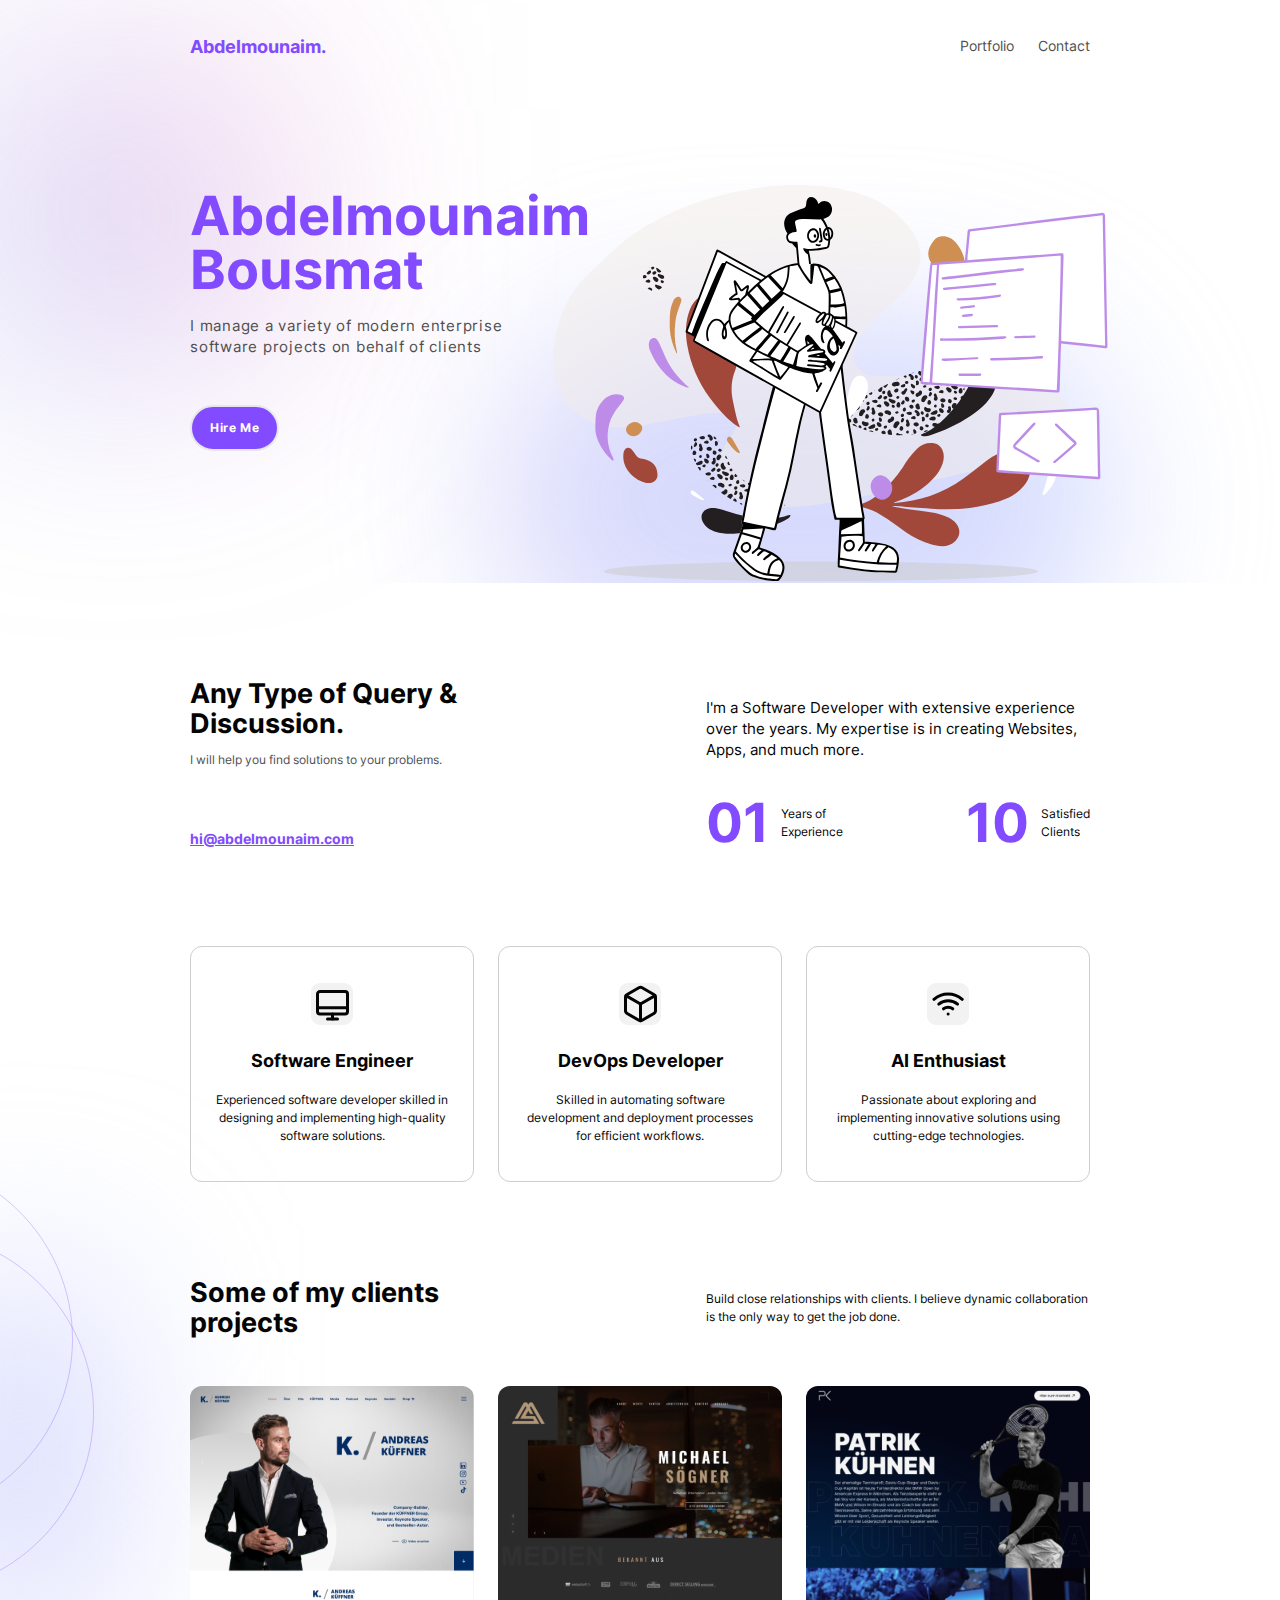
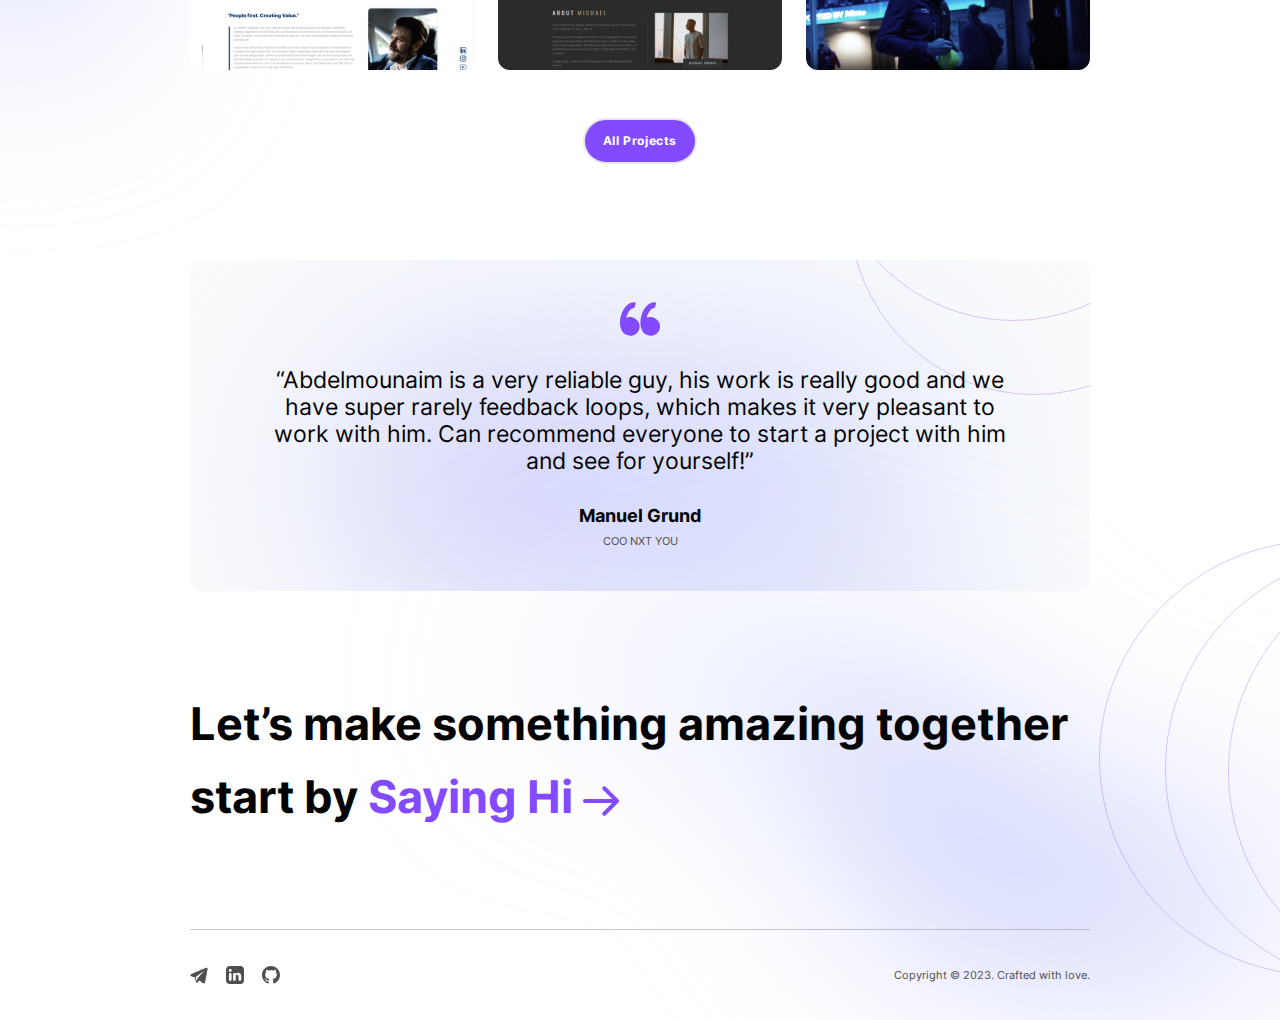
==== commit 75579d46: "update projects in homepage" ====
--- a/public/index.html
+++ b/public/index.html
@@ -84,7 +84,7 @@
 
                 <div class="lgd-01 w-full lg:w-[66%] h-80 md:h-96 lg:h-[30rem] absolute rounded-full blur-[80px] lg:opacity-70 z-[-1] -bottom-32 lg:right-0"></div>
 
-                <img class="w-[90%] mt-16 md:mt-0 mx-auto lg:absolute right-0 bottom-0 md:w-[60%]" src="./assets/images/bg.svg" width="737.39" height="529.67" alt="" />
+                <img loading="eager" class="w-[90%] mt-16 md:mt-0 mx-auto lg:absolute right-0 bottom-0 md:w-[60%]" src="./assets/images/bg.svg" width="737.39" height="529.67" alt="" />
             </div>
 
             <div class="flex justify-between flex-col md:flex-row max-w-[78rem] mx-auto mt-16 md:mt-32 px-6 space-y-6 md:space-x-6">
@@ -177,22 +177,22 @@
                     </div>
                     <div class="flex flex-col md:flex-row space-y-8 md:space-y-0 md:space-x-8 mt-16">
                         <div class="md:w-1/3 cursor-pointer relative group overflow-hidden rounded-2xl">
-                            <img class="w-full group-hover:blur-sm transition-[filter] duration-700 bg-athens-gray" src="./assets/images/p1.svg" alt="" width="350" height="350" />
+                            <img class="w-full group-hover:blur-sm transition-[filter] duration-700 bg-athens-gray" src="./assets/images/p9.svg" alt="" width="350" height="350" />
                             <div class="invisible group-hover:visible opacity-0 group-hover:opacity-100 transition-opacity duration-500">
-                                <a target="_blank" href="https://convention.riseupnow.de/" class="transition-colors absolute top-1/2 left-1/2 -translate-x-1/2 -translate-y-1/2 w-fit bg-electric-violet hover:bg-purple-heart text-white rounded-full py-4 px-6 font-bold tracking-wider"> Preview </a>
+                                <a target="_blank" href="https://andreas-kueffner.com" class="transition-colors absolute top-1/2 left-1/2 -translate-x-1/2 -translate-y-1/2 w-fit bg-electric-violet hover:bg-purple-heart text-white rounded-full py-4 px-6 font-bold tracking-wider"> Preview </a>
                             </div>
                         </div>
                         <div class="md:w-1/3 cursor-pointer relative group overflow-hidden rounded-2xl">
                             <img class="w-full group-hover:blur-sm transition-[filter] duration-500 bg-athens-gray" src="./assets/images/p2.svg" alt="" width="350" height="350" />
-
                             <div class="invisible group-hover:visible opacity-0 group-hover:opacity-100 transition-opacity duration-700">
                                 <a target="_blank" href="https://michaelsoegner.com/" class="transition-colors absolute top-1/2 left-1/2 -translate-x-1/2 -translate-y-1/2 w-fit bg-electric-violet hover:bg-purple-heart text-white rounded-full py-4 px-6 font-bold tracking-wider"> Preview </a>
                             </div>
                         </div>
                         <div class="md:w-1/3 cursor-pointer relative group overflow-hidden rounded-2xl">
-                            <img class="w-full group-hover:blur-sm transition-[filter] duration-500 bg-athens-gray" src="./assets/images/p3.svg" alt="" width="350" height="350" />
+                            <img class="w-full group-hover:blur-sm transition-[filter] duration-500 bg-athens-gray" src="./assets/images/p11.svg" alt="" width="350" height="350" />
+
                             <div class="invisible group-hover:visible opacity-0 group-hover:opacity-100 transition-opacity duration-700">
-                                <a target="_blank" href="https://andrea-ammann.com/" class="transition-colors absolute top-1/2 left-1/2 -translate-x-1/2 -translate-y-1/2 w-fit bg-electric-violet hover:bg-purple-heart text-white rounded-full py-4 px-6 font-bold tracking-wider"> Preview </a>
+                                <a target="_blank" href="https://patrikkuehnen.com/" class="transition-colors absolute top-1/2 left-1/2 -translate-x-1/2 -translate-y-1/2 w-fit bg-electric-violet hover:bg-purple-heart text-white rounded-full py-4 px-6 font-bold tracking-wider"> Preview </a>
                             </div>
                         </div>
                     </div>
@@ -215,7 +215,7 @@
                         </svg>
                         <p class="text-2xl md:text-3xl">“Abdelmounaim is a very reliable guy, his work is really good and we have super rarely feedback loops, which makes it very pleasant to work with him. Can recommend everyone to start a project with him and see for yourself!”</p>
                         <div>
-                            <a target="_blank" href="https://www.linkedin.com/in/grundmanuel/" class="font-bold text-2xl">Manuel Grund</a>
+                            <a target="_blank" href="https://www.linkedin.com/in/grundmanuel/" class="font-bold text-2xl transition-colors hover:text-electric-violet">Manuel Grund</a>
                             <div class="text-emperor text-sm mt-2">COO NXT YOU</div>
                         </div>
                     </div>
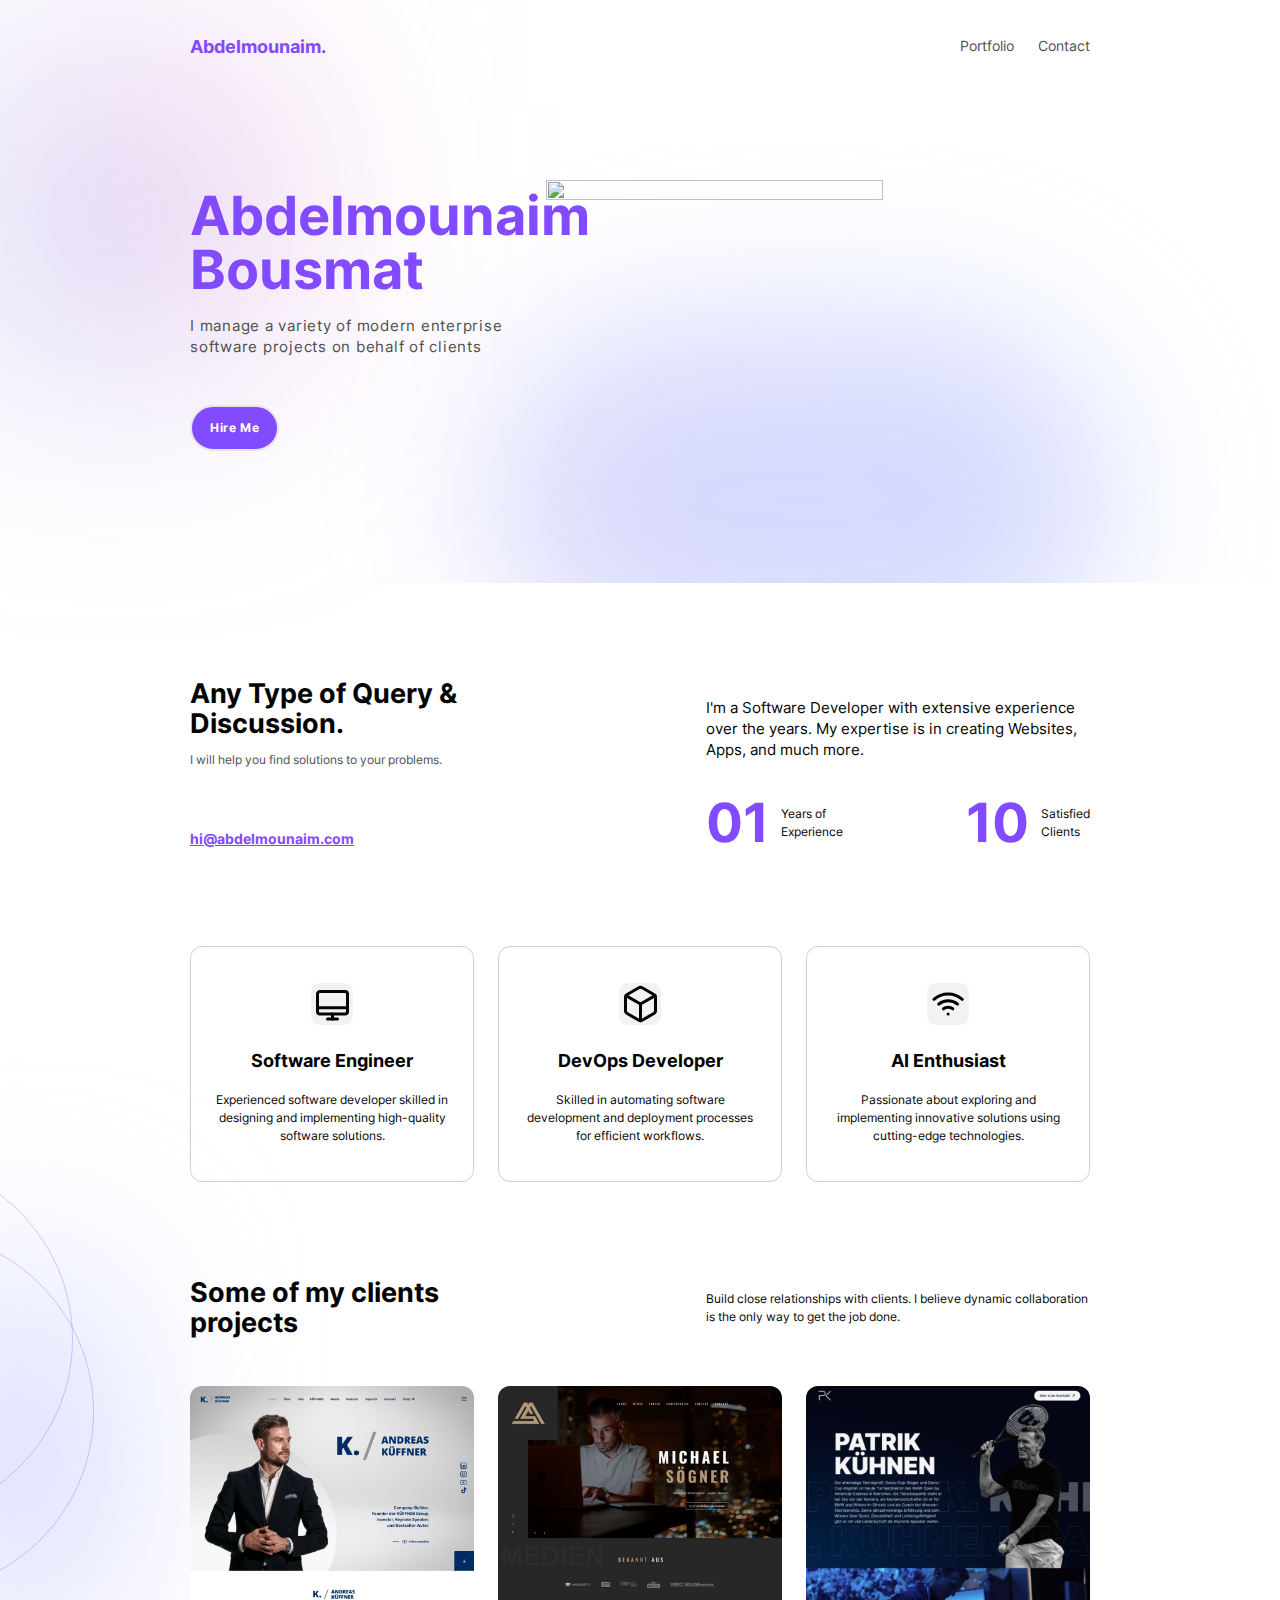
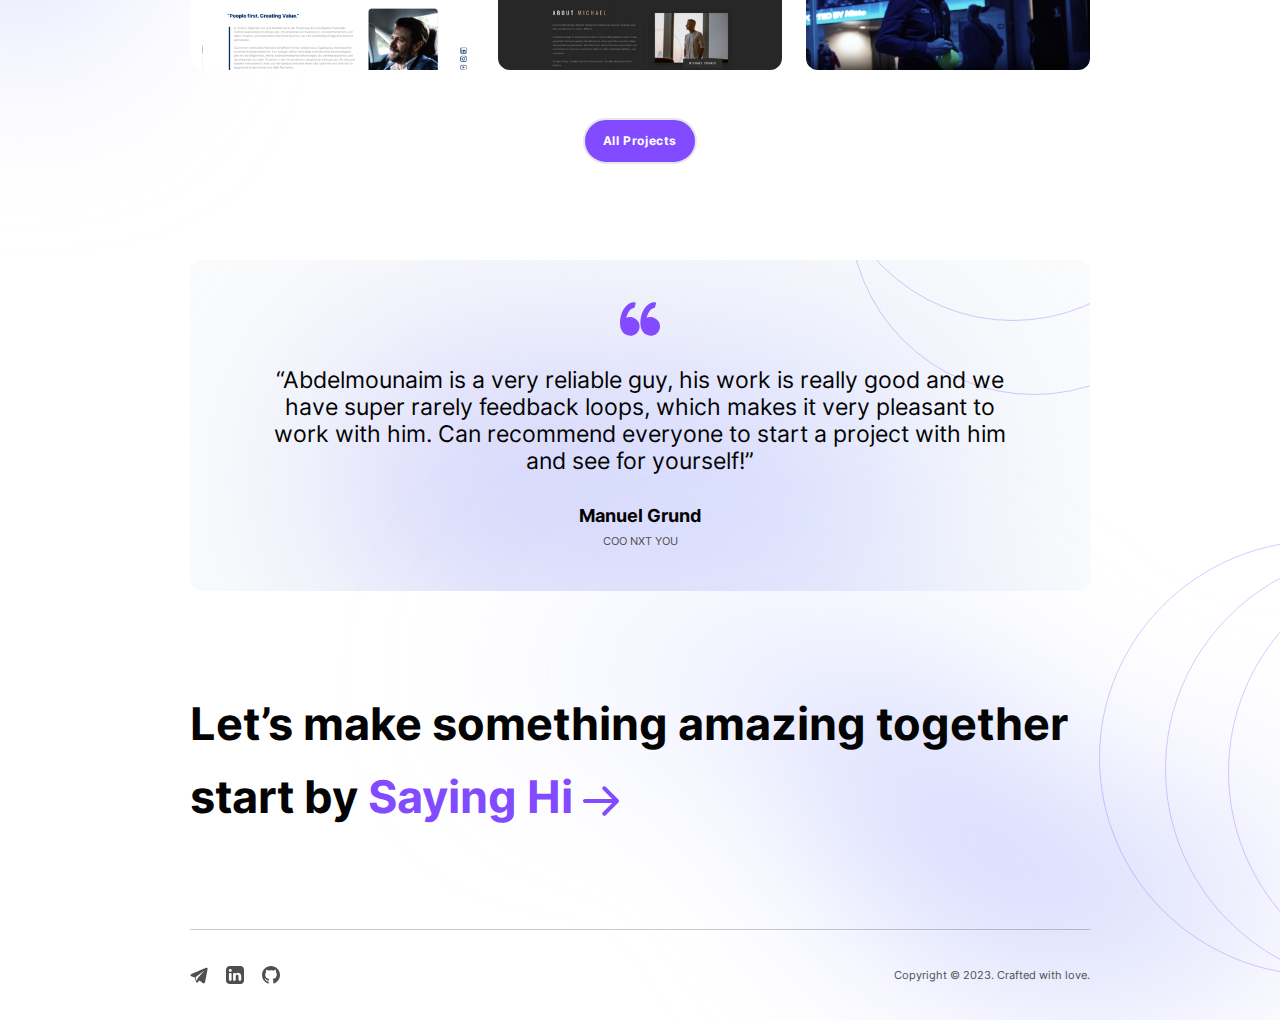
==== commit 7237c86f: "convert project images from svg to png" ====
--- a/public/index.html
+++ b/public/index.html
@@ -177,19 +177,19 @@
                     </div>
                     <div class="flex flex-col md:flex-row space-y-8 md:space-y-0 md:space-x-8 mt-16">
                         <div class="md:w-1/3 cursor-pointer relative group overflow-hidden rounded-2xl">
-                            <img class="w-full group-hover:blur-sm transition-[filter] duration-700 bg-athens-gray" src="./assets/images/p9.svg" alt="" width="350" height="350" />
+                            <img class="w-full group-hover:blur-sm transition-[filter] duration-700 bg-athens-gray" src="./assets/images/p9.png" alt="" width="350" height="350" />
                             <div class="invisible group-hover:visible opacity-0 group-hover:opacity-100 transition-opacity duration-500">
                                 <a target="_blank" href="https://andreas-kueffner.com" class="transition-colors absolute top-1/2 left-1/2 -translate-x-1/2 -translate-y-1/2 w-fit bg-electric-violet hover:bg-purple-heart text-white rounded-full py-4 px-6 font-bold tracking-wider"> Preview </a>
                             </div>
                         </div>
                         <div class="md:w-1/3 cursor-pointer relative group overflow-hidden rounded-2xl">
-                            <img class="w-full group-hover:blur-sm transition-[filter] duration-500 bg-athens-gray" src="./assets/images/p2.svg" alt="" width="350" height="350" />
+                            <img class="w-full group-hover:blur-sm transition-[filter] duration-500 bg-athens-gray" src="./assets/images/p2.png" alt="" width="350" height="350" />
                             <div class="invisible group-hover:visible opacity-0 group-hover:opacity-100 transition-opacity duration-700">
                                 <a target="_blank" href="https://michaelsoegner.com/" class="transition-colors absolute top-1/2 left-1/2 -translate-x-1/2 -translate-y-1/2 w-fit bg-electric-violet hover:bg-purple-heart text-white rounded-full py-4 px-6 font-bold tracking-wider"> Preview </a>
                             </div>
                         </div>
                         <div class="md:w-1/3 cursor-pointer relative group overflow-hidden rounded-2xl">
-                            <img class="w-full group-hover:blur-sm transition-[filter] duration-500 bg-athens-gray" src="./assets/images/p11.svg" alt="" width="350" height="350" />
+                            <img class="w-full group-hover:blur-sm transition-[filter] duration-500 bg-athens-gray" src="./assets/images/p11.png" alt="" width="350" height="350" />
 
                             <div class="invisible group-hover:visible opacity-0 group-hover:opacity-100 transition-opacity duration-700">
                                 <a target="_blank" href="https://patrikkuehnen.com/" class="transition-colors absolute top-1/2 left-1/2 -translate-x-1/2 -translate-y-1/2 w-fit bg-electric-violet hover:bg-purple-heart text-white rounded-full py-4 px-6 font-bold tracking-wider"> Preview </a>
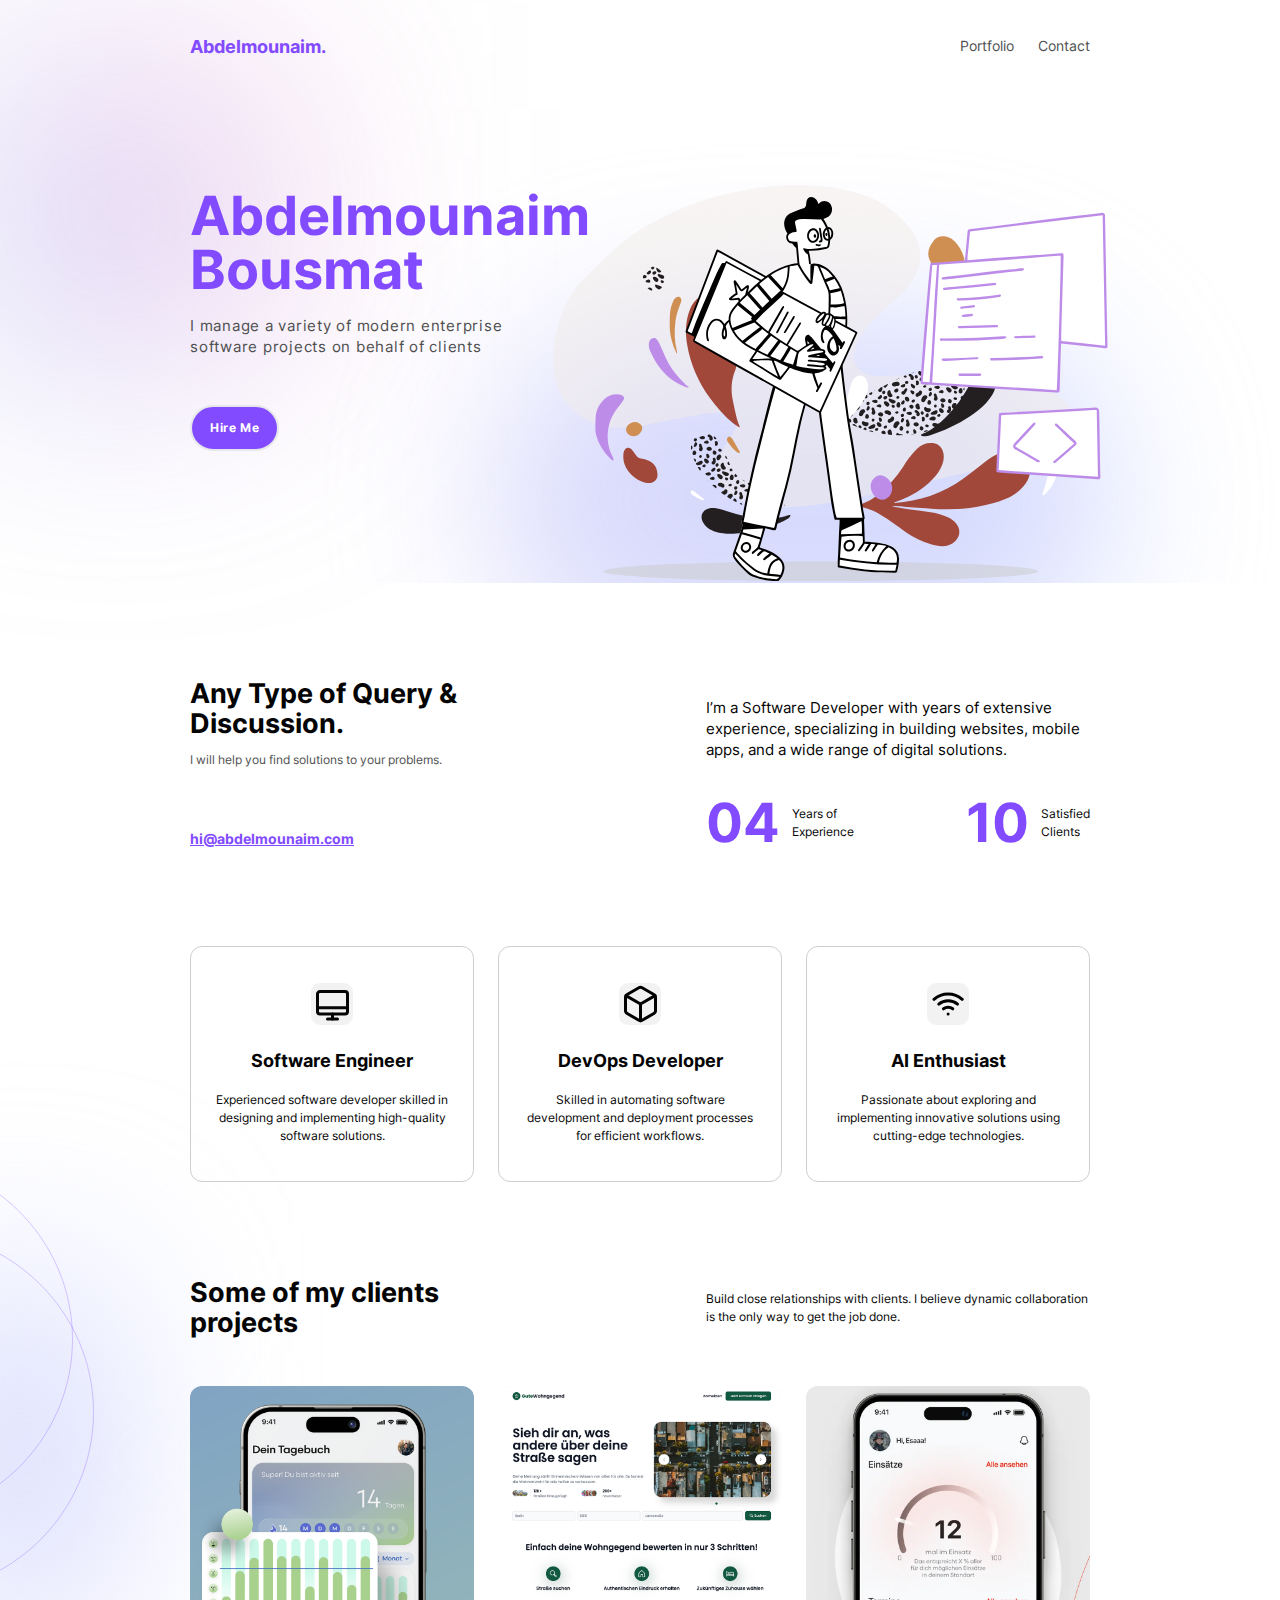
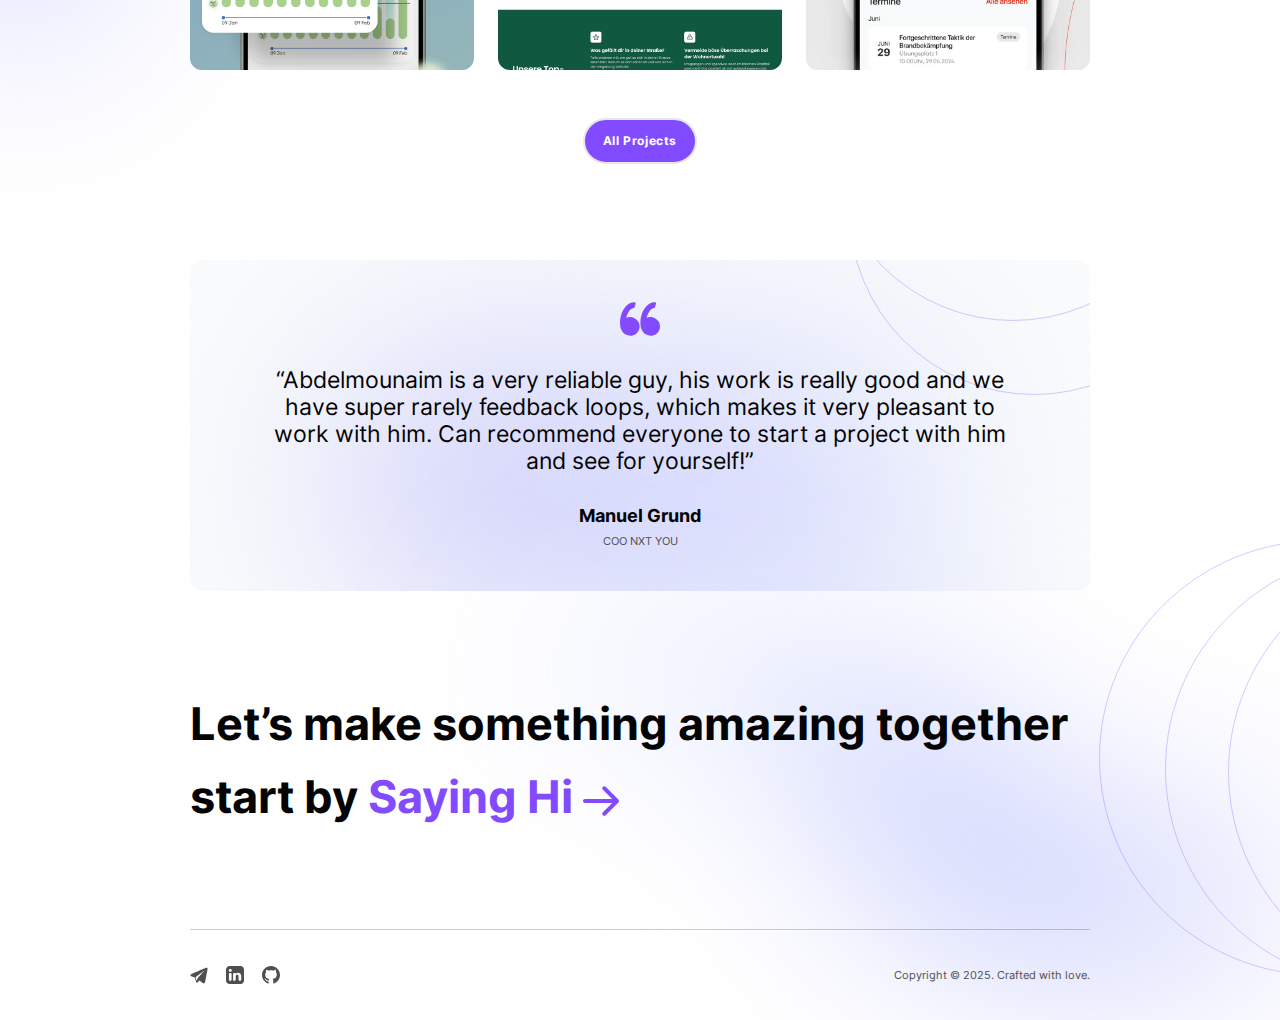
==== commit 1d425ff0: "fix: add more projects" ====
--- a/public/index.html
+++ b/public/index.html
@@ -96,10 +96,10 @@
                     <a href="mailto:hi@abdelmounaim.com" class="underline hover:text-purple-heart transition-colors text-electric-violet font-bold text-xl sm:text-lg mt-8 md:mt-auto mb-0 block">hi@abdelmounaim.com</a>
                 </div>
                 <div class="max-w-lg mt-8 md:mt-0">
-                    <p class="text-lg md:text-xl">I'm a Software Developer with extensive experience over the years. My expertise is in creating Websites, Apps, and much more.</p>
+                    <p class="text-lg md:text-xl">I’m a Software Developer with years of extensive experience, specializing in building websites, mobile apps, and a wide range of digital solutions.</p>
                     <div class="flex space-x-16 sm:space-y-0 justify-start sm:justify-between mt-8 md:mt-12">
                         <div class="flex items-center flex-col sm:flex-row space-y-4 sm:space-y-0 sm:space-x-4">
-                            <span class="text-electric-violet font-bold text-8xl md:text-7xl">01</span>
+                            <span class="text-electric-violet font-bold text-8xl md:text-7xl">04</span>
                             <span
                                 >Years of<br class="hidden md:inline" />
                                 Experience</span
@@ -177,19 +177,25 @@
                     </div>
                     <div class="flex flex-col md:flex-row space-y-8 md:space-y-0 md:space-x-8 mt-16">
                         <div class="md:w-1/3 cursor-pointer relative group overflow-hidden rounded-2xl">
-                            <img class="w-full group-hover:blur-sm transition-[filter] duration-700 bg-athens-gray" src="./assets/images/p9.png" alt="" width="350" height="350" />
+                            <img class="w-full group-hover:blur-sm transition-[filter] duration-700 bg-athens-gray" src="./assets/images/p15.png" alt="" width="350" height="350" />
                             <div class="invisible group-hover:visible opacity-0 group-hover:opacity-100 transition-opacity duration-500">
-                                <a target="_blank" href="https://andreas-kueffner.com" class="transition-colors absolute top-1/2 left-1/2 -translate-x-1/2 -translate-y-1/2 w-fit bg-electric-violet hover:bg-purple-heart text-white rounded-full py-4 px-6 font-bold tracking-wider"> Preview </a>
+                                <a
+                                    target="_blank"
+                                    href="https://apps.apple.com/de/app/mental-rehapp/id6739143444"
+                                    class="transition-colors absolute top-1/2 left-1/2 -translate-x-1/2 -translate-y-1/2 w-fit bg-electric-violet hover:bg-purple-heart text-white rounded-full py-4 px-6 font-bold tracking-wider"
+                                >
+                                    Preview
+                                </a>
                             </div>
                         </div>
                         <div class="md:w-1/3 cursor-pointer relative group overflow-hidden rounded-2xl">
-                            <img class="w-full group-hover:blur-sm transition-[filter] duration-500 bg-athens-gray" src="./assets/images/p2.png" alt="" width="350" height="350" />
+                            <img class="w-full group-hover:blur-sm transition-[filter] duration-500 bg-athens-gray" src="./assets/images/p16.png" alt="" width="350" height="350" />
                             <div class="invisible group-hover:visible opacity-0 group-hover:opacity-100 transition-opacity duration-700">
-                                <a target="_blank" href="https://michaelsoegner.com/" class="transition-colors absolute top-1/2 left-1/2 -translate-x-1/2 -translate-y-1/2 w-fit bg-electric-violet hover:bg-purple-heart text-white rounded-full py-4 px-6 font-bold tracking-wider"> Preview </a>
+                                <a target="_blank" href="https://gutewohngegend.de/" class="transition-colors absolute top-1/2 left-1/2 -translate-x-1/2 -translate-y-1/2 w-fit bg-electric-violet hover:bg-purple-heart text-white rounded-full py-4 px-6 font-bold tracking-wider"> Preview </a>
                             </div>
                         </div>
                         <div class="md:w-1/3 cursor-pointer relative group overflow-hidden rounded-2xl">
-                            <img class="w-full group-hover:blur-sm transition-[filter] duration-500 bg-athens-gray" src="./assets/images/p11.png" alt="" width="350" height="350" />
+                            <img class="w-full group-hover:blur-sm transition-[filter] duration-500 bg-athens-gray" src="./assets/images/p17.png" alt="" width="350" height="350" />
 
                             <div class="invisible group-hover:visible opacity-0 group-hover:opacity-100 transition-opacity duration-700">
                                 <a target="_blank" href="https://patrikkuehnen.com/" class="transition-colors absolute top-1/2 left-1/2 -translate-x-1/2 -translate-y-1/2 w-fit bg-electric-violet hover:bg-purple-heart text-white rounded-full py-4 px-6 font-bold tracking-wider"> Preview </a>
@@ -301,7 +307,7 @@
                             </a>
                         </li>
                     </ul>
-                    <p class="text-sm text-emperor">Copyright © 2023. Crafted with love.</p>
+                    <p class="text-sm text-emperor">Copyright © 2025. Crafted with love.</p>
                 </div>
             </div>
         </footer>
